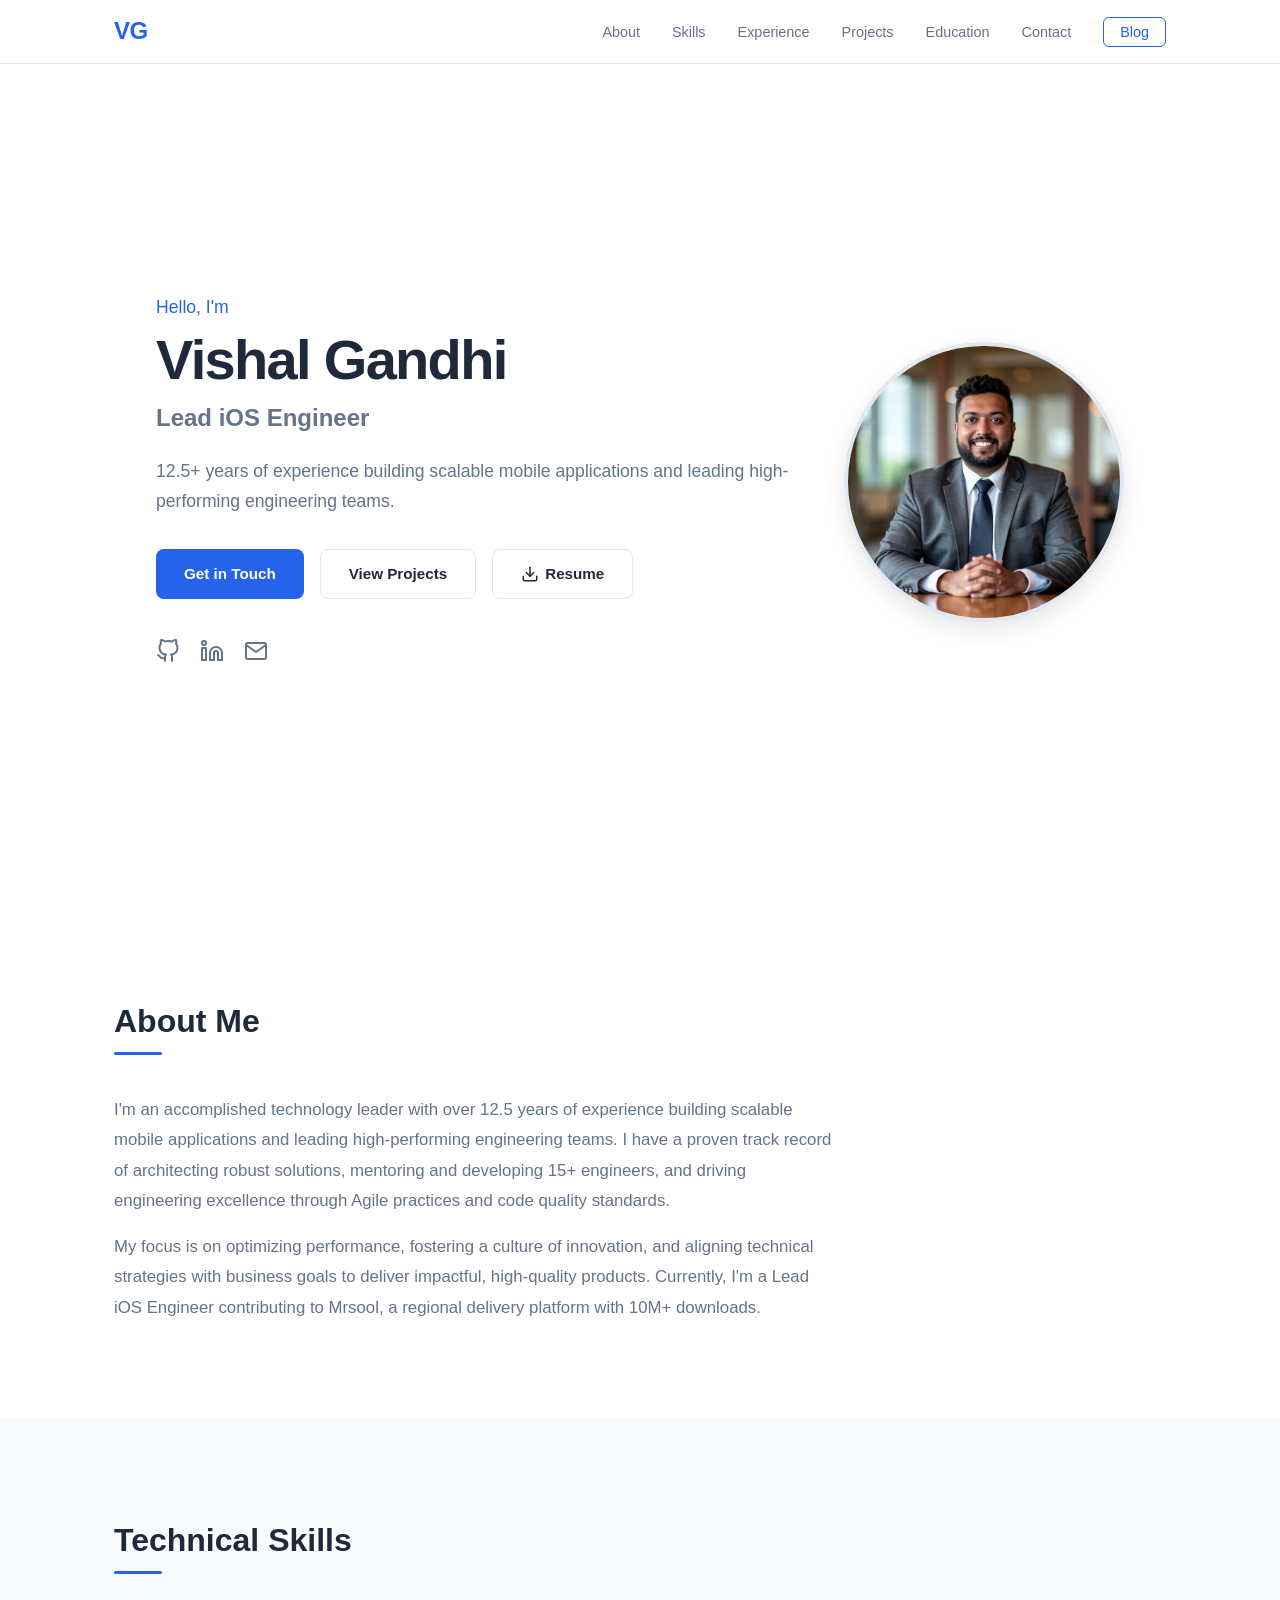
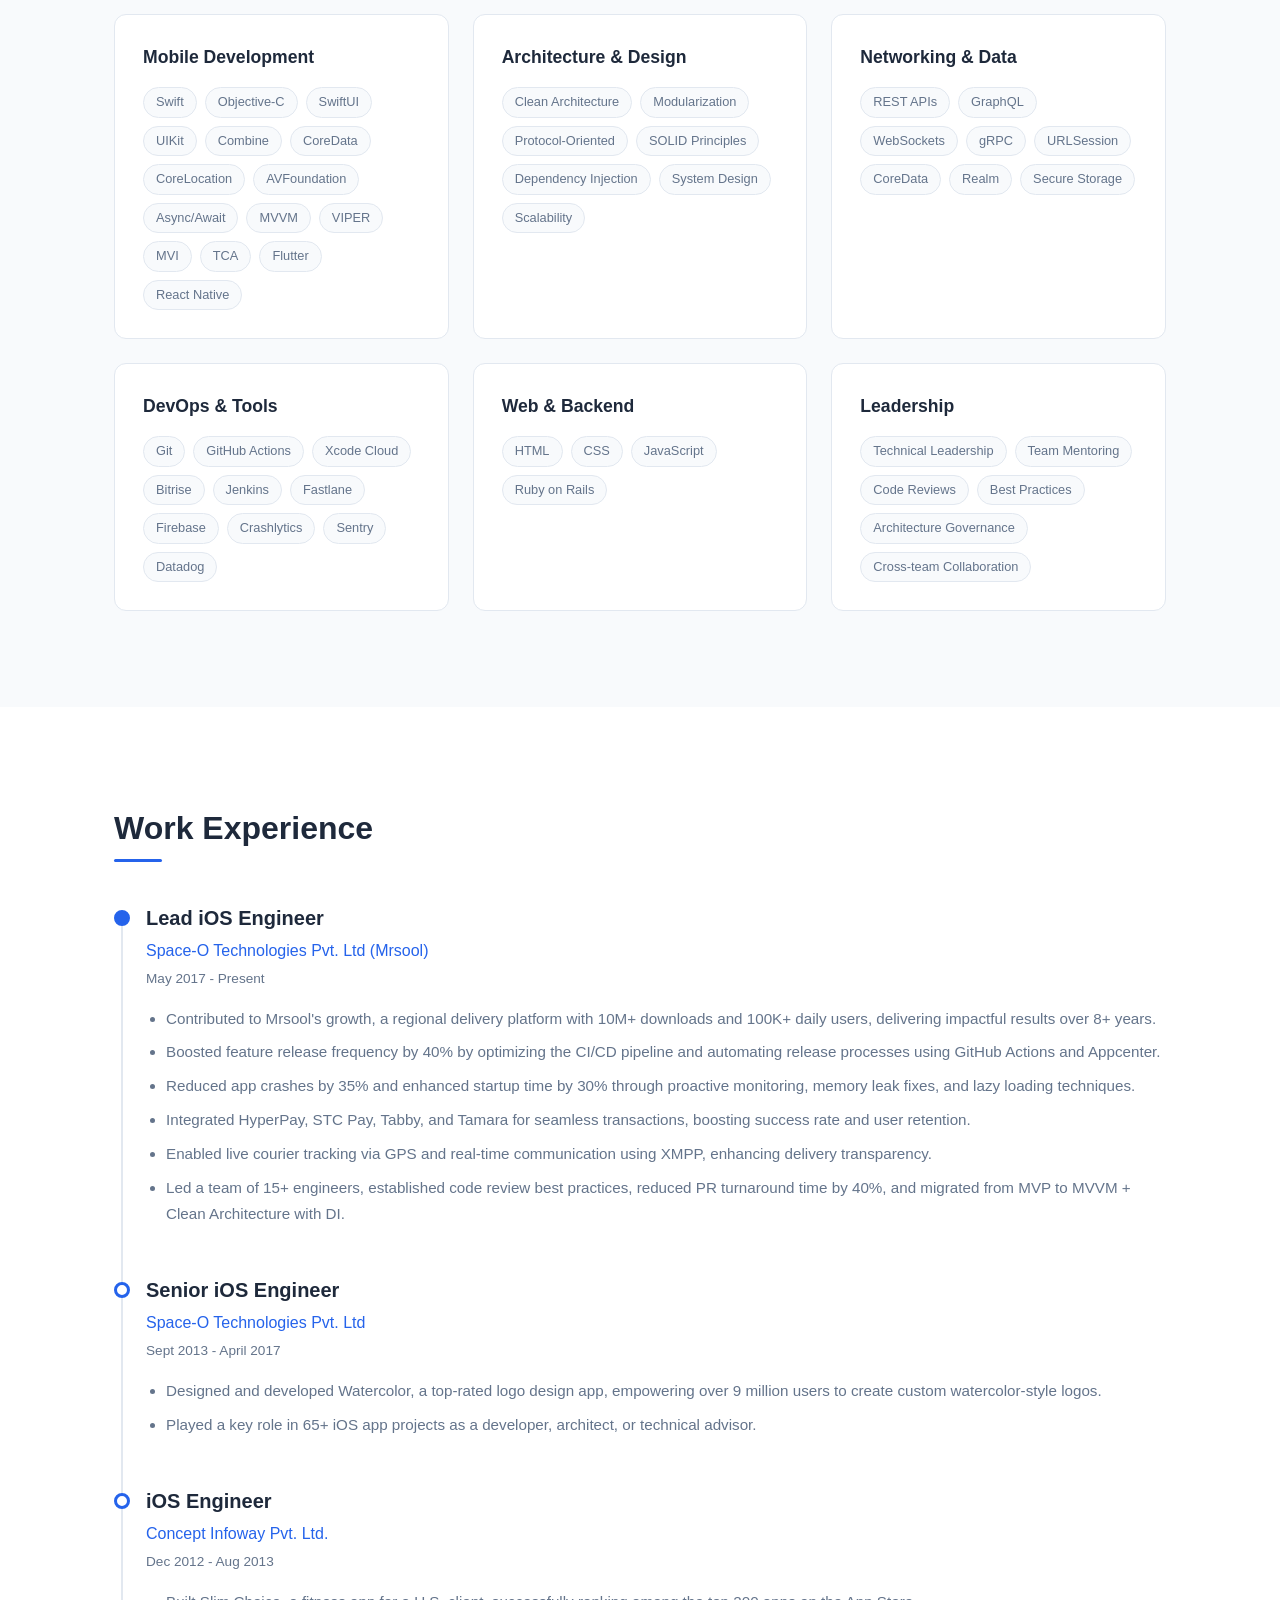
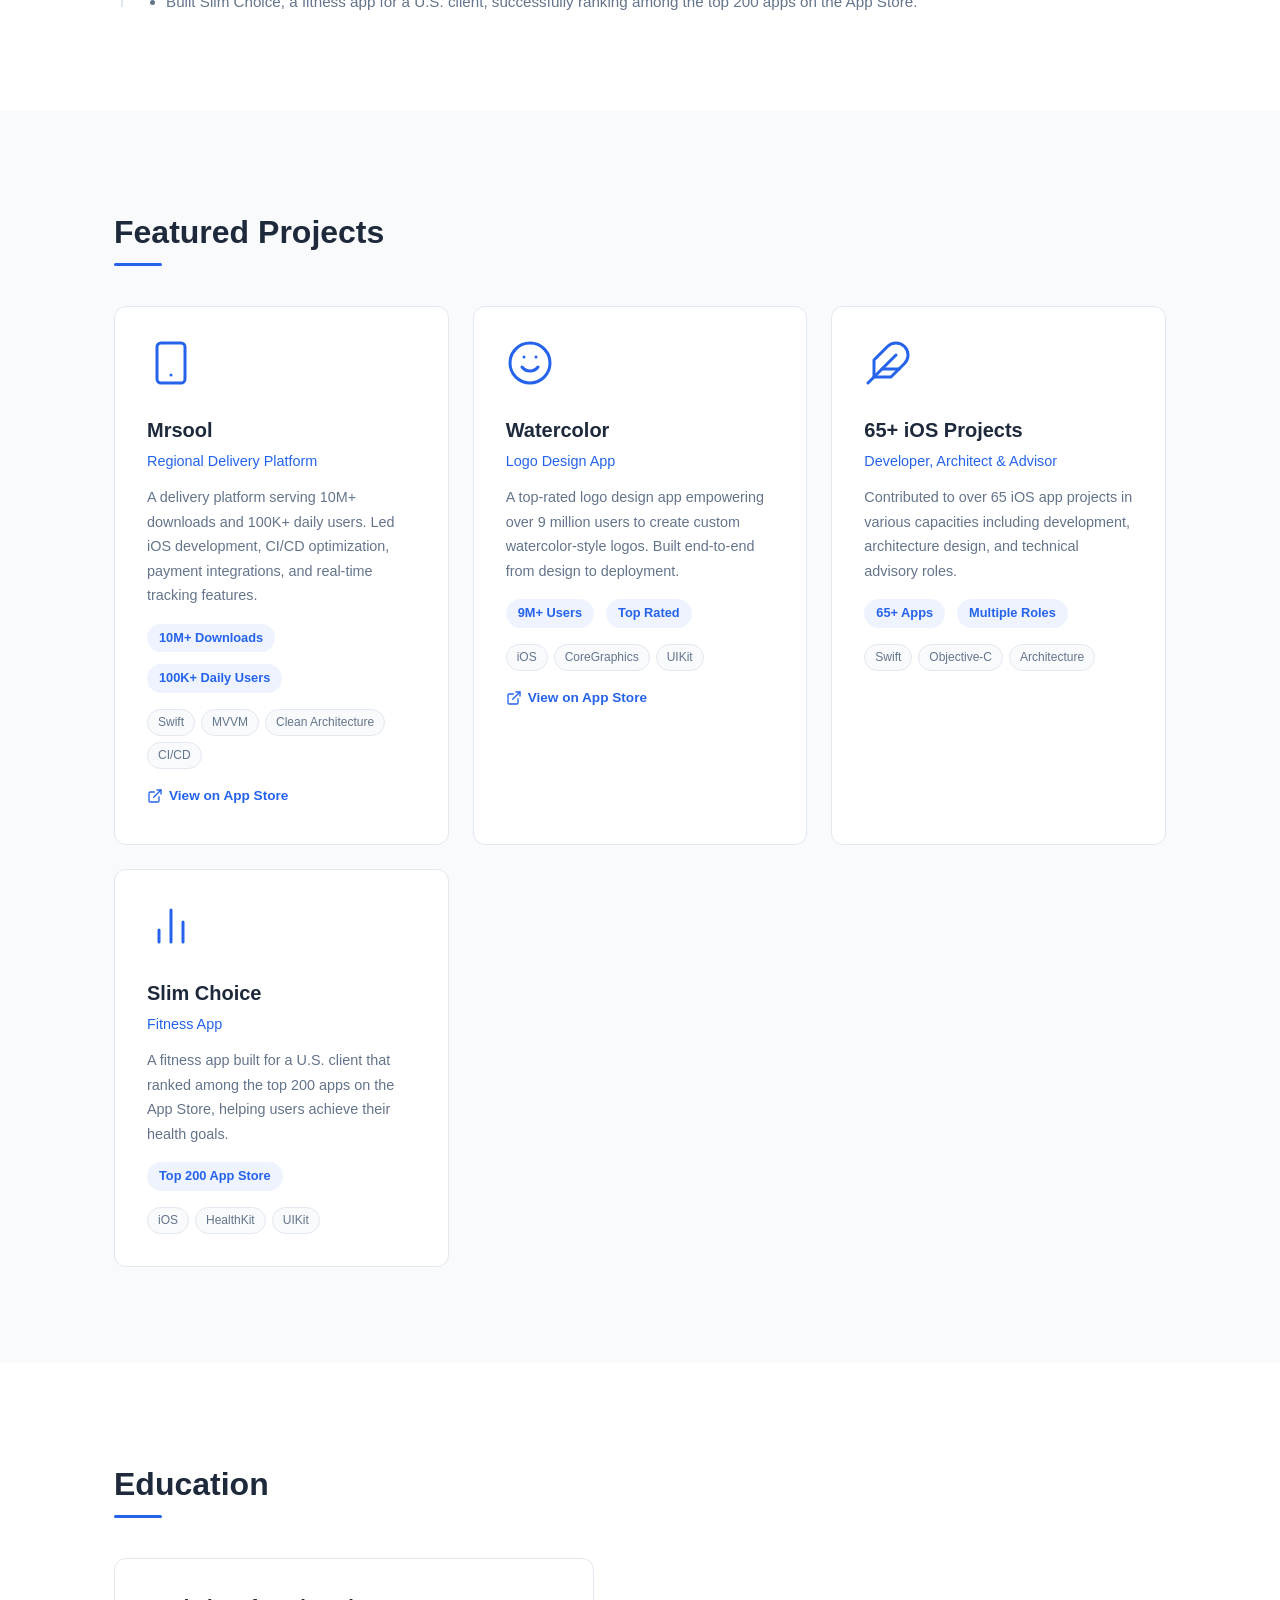
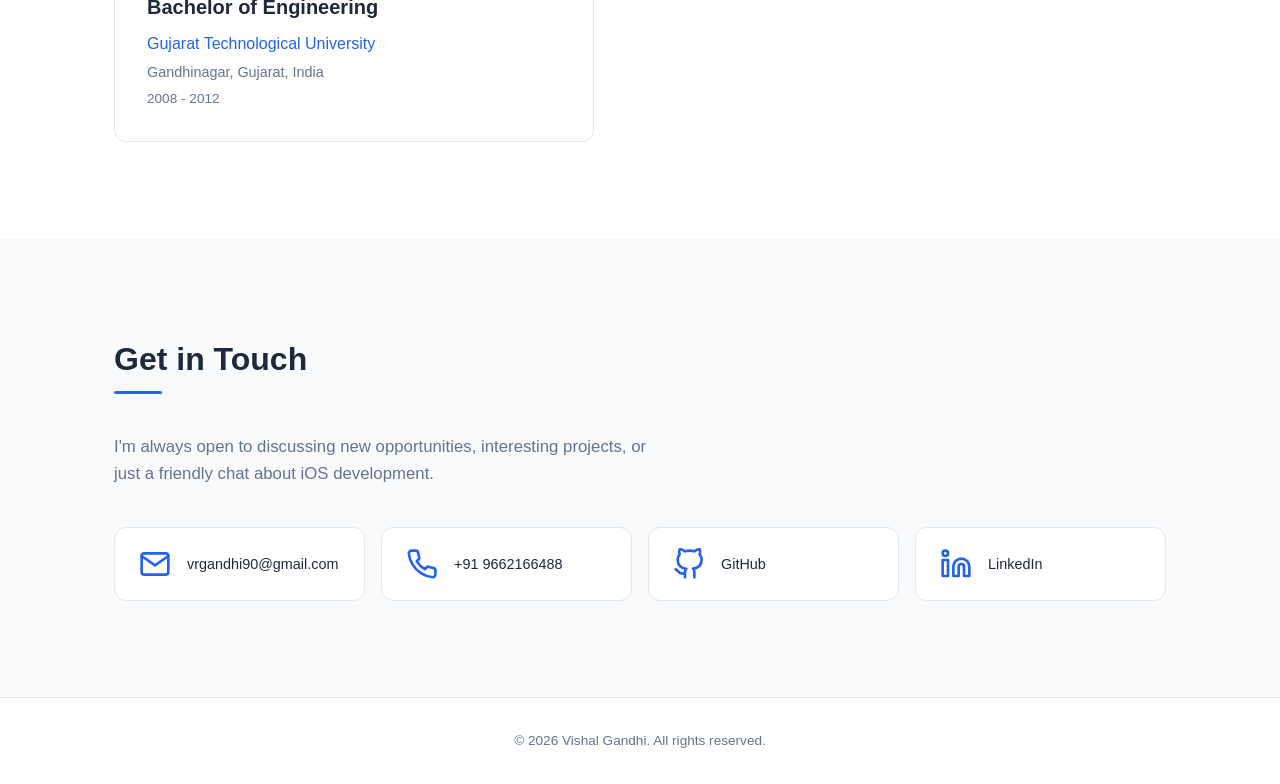
==== index.html @ e0c9e322 "Initial commit: personal developer portfolio website" ====
<!DOCTYPE html>
<html lang="en">
<head>
  <meta charset="UTF-8">
  <meta name="viewport" content="width=device-width, initial-scale=1.0">
  <title>Vishal Gandhi - Lead iOS Engineer</title>
  <meta name="description" content="Portfolio of Vishal Gandhi - Lead iOS Engineer with 12.5+ years of experience building scalable mobile applications.">
  <link rel="stylesheet" href="css/style.css">
</head>
<body>

  <!-- Navigation -->
  <nav class="nav" id="nav">
    <div class="nav-container">
      <a href="#" class="nav-logo">VG</a>
      <button class="nav-toggle" id="nav-toggle" aria-label="Toggle navigation">
        <span></span>
        <span></span>
        <span></span>
      </button>
      <ul class="nav-links" id="nav-links">
        <li><a href="#about">About</a></li>
        <li><a href="#skills">Skills</a></li>
        <li><a href="#experience">Experience</a></li>
        <li><a href="#projects">Projects</a></li>
        <li><a href="#education">Education</a></li>
        <li><a href="#contact">Contact</a></li>
        <li><a href="blog.html" class="nav-blog-link">Blog</a></li>
      </ul>
    </div>
  </nav>

  <!-- Hero -->
  <section class="hero" id="hero">
    <div class="container">
      <div class="hero-inner">
        <div class="hero-content">
          <p class="hero-greeting">Hello, I'm</p>
          <h1 class="hero-name">Vishal Gandhi</h1>
          <h2 class="hero-title">Lead iOS Engineer</h2>
          <p class="hero-tagline">12.5+ years of experience building scalable mobile applications and leading high-performing engineering teams.</p>
          <div class="hero-links">
            <a href="mailto:vrgandhi90@gmail.com" class="btn btn-primary">Get in Touch</a>
            <a href="#projects" class="btn btn-outline">View Projects</a>
            <a href="assets/Vishal_Gandhi_Resume.pdf" download class="btn btn-outline">
              <svg width="18" height="18" viewBox="0 0 24 24" fill="none" stroke="currentColor" stroke-width="2" stroke-linecap="round" stroke-linejoin="round" style="margin-right:6px"><path d="M21 15v4a2 2 0 0 1-2 2H5a2 2 0 0 1-2-2v-4"></path><polyline points="7 10 12 15 17 10"></polyline><line x1="12" y1="15" x2="12" y2="3"></line></svg>
              Resume
            </a>
          </div>
          <div class="hero-social">
            <a href="https://github.com/vishalgspaceo" target="_blank" rel="noopener" aria-label="GitHub">
              <svg width="24" height="24" viewBox="0 0 24 24" fill="none" stroke="currentColor" stroke-width="2" stroke-linecap="round" stroke-linejoin="round"><path d="M9 19c-5 1.5-5-2.5-7-3m14 6v-3.87a3.37 3.37 0 0 0-.94-2.61c3.14-.35 6.44-1.54 6.44-7A5.44 5.44 0 0 0 20 4.77 5.07 5.07 0 0 0 19.91 1S18.73.65 16 2.48a13.38 13.38 0 0 0-7 0C6.27.65 5.09 1 5.09 1A5.07 5.07 0 0 0 5 4.77a5.44 5.44 0 0 0-1.5 3.78c0 5.42 3.3 6.61 6.44 7A3.37 3.37 0 0 0 9 18.13V22"></path></svg>
            </a>
            <a href="https://www.linkedin.com/in/vishal-gandhi-ios/" target="_blank" rel="noopener" aria-label="LinkedIn">
              <svg width="24" height="24" viewBox="0 0 24 24" fill="none" stroke="currentColor" stroke-width="2" stroke-linecap="round" stroke-linejoin="round"><path d="M16 8a6 6 0 0 1 6 6v7h-4v-7a2 2 0 0 0-2-2 2 2 0 0 0-2 2v7h-4v-7a6 6 0 0 1 6-6z"></path><rect x="2" y="9" width="4" height="12"></rect><circle cx="4" cy="4" r="2"></circle></svg>
            </a>
            <a href="mailto:vrgandhi90@gmail.com" aria-label="Email">
              <svg width="24" height="24" viewBox="0 0 24 24" fill="none" stroke="currentColor" stroke-width="2" stroke-linecap="round" stroke-linejoin="round"><path d="M4 4h16c1.1 0 2 .9 2 2v12c0 1.1-.9 2-2 2H4c-1.1 0-2-.9-2-2V6c0-1.1.9-2 2-2z"></path><polyline points="22,6 12,13 2,6"></polyline></svg>
            </a>
          </div>
        </div>
        <div class="hero-image">
          <img src="assets/images/professional-pic.jpg" alt="Vishal Gandhi" />
        </div>
      </div>
    </div>
  </section>

  <!-- About -->
  <section class="section" id="about">
    <div class="container">
      <h2 class="section-title">About Me</h2>
      <div class="about-content">
        <p>I'm an accomplished technology leader with over 12.5 years of experience building scalable mobile applications and leading high-performing engineering teams. I have a proven track record of architecting robust solutions, mentoring and developing 15+ engineers, and driving engineering excellence through Agile practices and code quality standards.</p>
        <p>My focus is on optimizing performance, fostering a culture of innovation, and aligning technical strategies with business goals to deliver impactful, high-quality products. Currently, I'm a Lead iOS Engineer contributing to Mrsool, a regional delivery platform with 10M+ downloads.</p>
      </div>
    </div>
  </section>

  <!-- Skills -->
  <section class="section section-alt" id="skills">
    <div class="container">
      <h2 class="section-title">Technical Skills</h2>
      <div class="skills-grid">

        <div class="skill-card">
          <h3>Mobile Development</h3>
          <div class="skill-tags">
            <span class="tag">Swift</span>
            <span class="tag">Objective-C</span>
            <span class="tag">SwiftUI</span>
            <span class="tag">UIKit</span>
            <span class="tag">Combine</span>
            <span class="tag">CoreData</span>
            <span class="tag">CoreLocation</span>
            <span class="tag">AVFoundation</span>
            <span class="tag">Async/Await</span>
            <span class="tag">MVVM</span>
            <span class="tag">VIPER</span>
            <span class="tag">MVI</span>
            <span class="tag">TCA</span>
            <span class="tag">Flutter</span>
            <span class="tag">React Native</span>
          </div>
        </div>

        <div class="skill-card">
          <h3>Architecture & Design</h3>
          <div class="skill-tags">
            <span class="tag">Clean Architecture</span>
            <span class="tag">Modularization</span>
            <span class="tag">Protocol-Oriented</span>
            <span class="tag">SOLID Principles</span>
            <span class="tag">Dependency Injection</span>
            <span class="tag">System Design</span>
            <span class="tag">Scalability</span>
          </div>
        </div>

        <div class="skill-card">
          <h3>Networking & Data</h3>
          <div class="skill-tags">
            <span class="tag">REST APIs</span>
            <span class="tag">GraphQL</span>
            <span class="tag">WebSockets</span>
            <span class="tag">gRPC</span>
            <span class="tag">URLSession</span>
            <span class="tag">CoreData</span>
            <span class="tag">Realm</span>
            <span class="tag">Secure Storage</span>
          </div>
        </div>

        <div class="skill-card">
          <h3>DevOps & Tools</h3>
          <div class="skill-tags">
            <span class="tag">Git</span>
            <span class="tag">GitHub Actions</span>
            <span class="tag">Xcode Cloud</span>
            <span class="tag">Bitrise</span>
            <span class="tag">Jenkins</span>
            <span class="tag">Fastlane</span>
            <span class="tag">Firebase</span>
            <span class="tag">Crashlytics</span>
            <span class="tag">Sentry</span>
            <span class="tag">Datadog</span>
          </div>
        </div>

        <div class="skill-card">
          <h3>Web & Backend</h3>
          <div class="skill-tags">
            <span class="tag">HTML</span>
            <span class="tag">CSS</span>
            <span class="tag">JavaScript</span>
            <span class="tag">Ruby on Rails</span>
          </div>
        </div>

        <div class="skill-card">
          <h3>Leadership</h3>
          <div class="skill-tags">
            <span class="tag">Technical Leadership</span>
            <span class="tag">Team Mentoring</span>
            <span class="tag">Code Reviews</span>
            <span class="tag">Best Practices</span>
            <span class="tag">Architecture Governance</span>
            <span class="tag">Cross-team Collaboration</span>
          </div>
        </div>

      </div>
    </div>
  </section>

  <!-- Experience -->
  <section class="section" id="experience">
    <div class="container">
      <h2 class="section-title">Work Experience</h2>
      <div class="timeline">

        <div class="timeline-item">
          <div class="timeline-marker"></div>
          <div class="timeline-content">
            <div class="timeline-header">
              <h3>Lead iOS Engineer</h3>
              <span class="timeline-company">Space-O Technologies Pvt. Ltd (Mrsool)</span>
              <span class="timeline-date">May 2017 - Present</span>
            </div>
            <ul class="timeline-details">
              <li>Contributed to Mrsool's growth, a regional delivery platform with 10M+ downloads and 100K+ daily users, delivering impactful results over 8+ years.</li>
              <li>Boosted feature release frequency by 40% by optimizing the CI/CD pipeline and automating release processes using GitHub Actions and Appcenter.</li>
              <li>Reduced app crashes by 35% and enhanced startup time by 30% through proactive monitoring, memory leak fixes, and lazy loading techniques.</li>
              <li>Integrated HyperPay, STC Pay, Tabby, and Tamara for seamless transactions, boosting success rate and user retention.</li>
              <li>Enabled live courier tracking via GPS and real-time communication using XMPP, enhancing delivery transparency.</li>
              <li>Led a team of 15+ engineers, established code review best practices, reduced PR turnaround time by 40%, and migrated from MVP to MVVM + Clean Architecture with DI.</li>
            </ul>
          </div>
        </div>

        <div class="timeline-item">
          <div class="timeline-marker"></div>
          <div class="timeline-content">
            <div class="timeline-header">
              <h3>Senior iOS Engineer</h3>
              <span class="timeline-company">Space-O Technologies Pvt. Ltd</span>
              <span class="timeline-date">Sept 2013 - April 2017</span>
            </div>
            <ul class="timeline-details">
              <li>Designed and developed Watercolor, a top-rated logo design app, empowering over 9 million users to create custom watercolor-style logos.</li>
              <li>Played a key role in 65+ iOS app projects as a developer, architect, or technical advisor.</li>
            </ul>
          </div>
        </div>

        <div class="timeline-item">
          <div class="timeline-marker"></div>
          <div class="timeline-content">
            <div class="timeline-header">
              <h3>iOS Engineer</h3>
              <span class="timeline-company">Concept Infoway Pvt. Ltd.</span>
              <span class="timeline-date">Dec 2012 - Aug 2013</span>
            </div>
            <ul class="timeline-details">
              <li>Built Slim Choice, a fitness app for a U.S. client, successfully ranking among the top 200 apps on the App Store.</li>
            </ul>
          </div>
        </div>

      </div>
    </div>
  </section>

  <!-- Projects -->
  <section class="section section-alt" id="projects">
    <div class="container">
      <h2 class="section-title">Featured Projects</h2>
      <div class="projects-grid">

        <div class="project-card">
          <div class="project-icon">
            <svg width="48" height="48" viewBox="0 0 24 24" fill="none" stroke="currentColor" stroke-width="1.5" stroke-linecap="round" stroke-linejoin="round"><rect x="5" y="2" width="14" height="20" rx="2" ry="2"></rect><line x1="12" y1="18" x2="12.01" y2="18"></line></svg>
          </div>
          <h3>Mrsool</h3>
          <p class="project-subtitle">Regional Delivery Platform</p>
          <p class="project-description">A delivery platform serving 10M+ downloads and 100K+ daily users. Led iOS development, CI/CD optimization, payment integrations, and real-time tracking features.</p>
          <div class="project-stats">
            <span>10M+ Downloads</span>
            <span>100K+ Daily Users</span>
          </div>
          <div class="project-tags">
            <span class="tag">Swift</span>
            <span class="tag">MVVM</span>
            <span class="tag">Clean Architecture</span>
            <span class="tag">CI/CD</span>
          </div>
          <a href="https://apps.apple.com/us/app/id1040038773" target="_blank" rel="noopener" class="project-link">
            <svg width="16" height="16" viewBox="0 0 24 24" fill="none" stroke="currentColor" stroke-width="2" stroke-linecap="round" stroke-linejoin="round"><path d="M18 13v6a2 2 0 0 1-2 2H5a2 2 0 0 1-2-2V8a2 2 0 0 1 2-2h6"></path><polyline points="15 3 21 3 21 9"></polyline><line x1="10" y1="14" x2="21" y2="3"></line></svg>
            View on App Store
          </a>
        </div>

        <div class="project-card">
          <div class="project-icon">
            <svg width="48" height="48" viewBox="0 0 24 24" fill="none" stroke="currentColor" stroke-width="1.5" stroke-linecap="round" stroke-linejoin="round"><circle cx="12" cy="12" r="10"></circle><path d="M8 14s1.5 2 4 2 4-2 4-2"></path><line x1="9" y1="9" x2="9.01" y2="9"></line><line x1="15" y1="9" x2="15.01" y2="9"></line></svg>
          </div>
          <h3>Watercolor</h3>
          <p class="project-subtitle">Logo Design App</p>
          <p class="project-description">A top-rated logo design app empowering over 9 million users to create custom watercolor-style logos. Built end-to-end from design to deployment.</p>
          <div class="project-stats">
            <span>9M+ Users</span>
            <span>Top Rated</span>
          </div>
          <div class="project-tags">
            <span class="tag">iOS</span>
            <span class="tag">CoreGraphics</span>
            <span class="tag">UIKit</span>
          </div>
          <a href="https://apps.apple.com/us/app/logo-maker-watercolor-logo/id1198164893" target="_blank" rel="noopener" class="project-link">
            <svg width="16" height="16" viewBox="0 0 24 24" fill="none" stroke="currentColor" stroke-width="2" stroke-linecap="round" stroke-linejoin="round"><path d="M18 13v6a2 2 0 0 1-2 2H5a2 2 0 0 1-2-2V8a2 2 0 0 1 2-2h6"></path><polyline points="15 3 21 3 21 9"></polyline><line x1="10" y1="14" x2="21" y2="3"></line></svg>
            View on App Store
          </a>
        </div>

        <div class="project-card">
          <div class="project-icon">
            <svg width="48" height="48" viewBox="0 0 24 24" fill="none" stroke="currentColor" stroke-width="1.5" stroke-linecap="round" stroke-linejoin="round"><path d="M20.24 12.24a6 6 0 0 0-8.49-8.49L5 10.5V19h8.5z"></path><line x1="16" y1="8" x2="2" y2="22"></line><line x1="17.5" y1="15" x2="9" y2="15"></line></svg>
          </div>
          <h3>65+ iOS Projects</h3>
          <p class="project-subtitle">Developer, Architect & Advisor</p>
          <p class="project-description">Contributed to over 65 iOS app projects in various capacities including development, architecture design, and technical advisory roles.</p>
          <div class="project-stats">
            <span>65+ Apps</span>
            <span>Multiple Roles</span>
          </div>
          <div class="project-tags">
            <span class="tag">Swift</span>
            <span class="tag">Objective-C</span>
            <span class="tag">Architecture</span>
          </div>
        </div>

        <div class="project-card">
          <div class="project-icon">
            <svg width="48" height="48" viewBox="0 0 24 24" fill="none" stroke="currentColor" stroke-width="1.5" stroke-linecap="round" stroke-linejoin="round"><path d="M18 20V10"></path><path d="M12 20V4"></path><path d="M6 20v-6"></path></svg>
          </div>
          <h3>Slim Choice</h3>
          <p class="project-subtitle">Fitness App</p>
          <p class="project-description">A fitness app built for a U.S. client that ranked among the top 200 apps on the App Store, helping users achieve their health goals.</p>
          <div class="project-stats">
            <span>Top 200 App Store</span>
          </div>
          <div class="project-tags">
            <span class="tag">iOS</span>
            <span class="tag">HealthKit</span>
            <span class="tag">UIKit</span>
          </div>
        </div>

      </div>
    </div>
  </section>

  <!-- Education -->
  <section class="section" id="education">
    <div class="container">
      <h2 class="section-title">Education</h2>
      <div class="education-card">
        <h3>Bachelor of Engineering</h3>
        <p class="education-school">Gujarat Technological University</p>
        <p class="education-location">Gandhinagar, Gujarat, India</p>
        <p class="education-date">2008 - 2012</p>
      </div>
    </div>
  </section>

  <!-- Contact -->
  <section class="section section-alt" id="contact">
    <div class="container">
      <h2 class="section-title">Get in Touch</h2>
      <p class="contact-intro">I'm always open to discussing new opportunities, interesting projects, or just a friendly chat about iOS development.</p>
      <div class="contact-grid">
        <a href="mailto:vrgandhi90@gmail.com" class="contact-card">
          <svg width="32" height="32" viewBox="0 0 24 24" fill="none" stroke="currentColor" stroke-width="2" stroke-linecap="round" stroke-linejoin="round"><path d="M4 4h16c1.1 0 2 .9 2 2v12c0 1.1-.9 2-2 2H4c-1.1 0-2-.9-2-2V6c0-1.1.9-2 2-2z"></path><polyline points="22,6 12,13 2,6"></polyline></svg>
          <span>vrgandhi90@gmail.com</span>
        </a>
        <a href="tel:+919662166488" class="contact-card">
          <svg width="32" height="32" viewBox="0 0 24 24" fill="none" stroke="currentColor" stroke-width="2" stroke-linecap="round" stroke-linejoin="round"><path d="M22 16.92v3a2 2 0 0 1-2.18 2 19.79 19.79 0 0 1-8.63-3.07 19.5 19.5 0 0 1-6-6 19.79 19.79 0 0 1-3.07-8.67A2 2 0 0 1 4.11 2h3a2 2 0 0 1 2 1.72 12.84 12.84 0 0 0 .7 2.81 2 2 0 0 1-.45 2.11L8.09 9.91a16 16 0 0 0 6 6l1.27-1.27a2 2 0 0 1 2.11-.45 12.84 12.84 0 0 0 2.81.7A2 2 0 0 1 22 16.92z"></path></svg>
          <span>+91 9662166488</span>
        </a>
        <a href="https://github.com/vishalgspaceo" target="_blank" rel="noopener" class="contact-card">
          <svg width="32" height="32" viewBox="0 0 24 24" fill="none" stroke="currentColor" stroke-width="2" stroke-linecap="round" stroke-linejoin="round"><path d="M9 19c-5 1.5-5-2.5-7-3m14 6v-3.87a3.37 3.37 0 0 0-.94-2.61c3.14-.35 6.44-1.54 6.44-7A5.44 5.44 0 0 0 20 4.77 5.07 5.07 0 0 0 19.91 1S18.73.65 16 2.48a13.38 13.38 0 0 0-7 0C6.27.65 5.09 1 5.09 1A5.07 5.07 0 0 0 5 4.77a5.44 5.44 0 0 0-1.5 3.78c0 5.42 3.3 6.61 6.44 7A3.37 3.37 0 0 0 9 18.13V22"></path></svg>
          <span>GitHub</span>
        </a>
        <a href="https://www.linkedin.com/in/vishal-gandhi-ios/" target="_blank" rel="noopener" class="contact-card">
          <svg width="32" height="32" viewBox="0 0 24 24" fill="none" stroke="currentColor" stroke-width="2" stroke-linecap="round" stroke-linejoin="round"><path d="M16 8a6 6 0 0 1 6 6v7h-4v-7a2 2 0 0 0-2-2 2 2 0 0 0-2 2v7h-4v-7a6 6 0 0 1 6-6z"></path><rect x="2" y="9" width="4" height="12"></rect><circle cx="4" cy="4" r="2"></circle></svg>
          <span>LinkedIn</span>
        </a>
      </div>
    </div>
  </section>

  <!-- Footer -->
  <footer class="footer">
    <div class="container">
      <p>&copy; 2026 Vishal Gandhi. All rights reserved.</p>
    </div>
  </footer>

  <script src="js/main.js"></script>
</body>
</html>
---- css/style.css ----
/* ========================================
   Reset & Base
   ======================================== */
*,
*::before,
*::after {
  margin: 0;
  padding: 0;
  box-sizing: border-box;
}

:root {
  --color-primary: #2563eb;
  --color-primary-dark: #1d4ed8;
  --color-text: #1e293b;
  --color-text-light: #64748b;
  --color-bg: #ffffff;
  --color-bg-alt: #f8fafc;
  --color-border: #e2e8f0;
  --color-card: #ffffff;
  --font-family: -apple-system, BlinkMacSystemFont, 'Segoe UI', Roboto, 'Helvetica Neue', Arial, sans-serif;
  --max-width: 1100px;
  --nav-height: 64px;
}

html {
  scroll-behavior: smooth;
  scroll-padding-top: var(--nav-height);
}

body {
  font-family: var(--font-family);
  color: var(--color-text);
  background: var(--color-bg);
  line-height: 1.6;
  -webkit-font-smoothing: antialiased;
}

a {
  color: inherit;
  text-decoration: none;
}

ul {
  list-style: none;
}

img {
  max-width: 100%;
  display: block;
}

/* ========================================
   Layout
   ======================================== */
.container {
  max-width: var(--max-width);
  margin: 0 auto;
  padding: 0 24px;
}

.section {
  padding: 96px 0;
}

.section-alt {
  background: var(--color-bg-alt);
}

.section-title {
  font-size: 2rem;
  font-weight: 700;
  margin-bottom: 48px;
  position: relative;
  display: inline-block;
}

.section-title::after {
  content: '';
  position: absolute;
  bottom: -8px;
  left: 0;
  width: 48px;
  height: 3px;
  background: var(--color-primary);
  border-radius: 2px;
}

/* ========================================
   Navigation
   ======================================== */
.nav {
  position: fixed;
  top: 0;
  left: 0;
  right: 0;
  height: var(--nav-height);
  background: rgba(255, 255, 255, 0.95);
  backdrop-filter: blur(8px);
  border-bottom: 1px solid var(--color-border);
  z-index: 1000;
  transition: box-shadow 0.3s ease;
}

.nav.scrolled {
  box-shadow: 0 1px 8px rgba(0, 0, 0, 0.08);
}

.nav-container {
  max-width: var(--max-width);
  margin: 0 auto;
  padding: 0 24px;
  height: 100%;
  display: flex;
  align-items: center;
  justify-content: space-between;
}

.nav-logo {
  font-size: 1.5rem;
  font-weight: 800;
  color: var(--color-primary);
  letter-spacing: -0.02em;
}

.nav-links {
  display: flex;
  align-items: center;
  gap: 32px;
}

.nav-links a {
  font-size: 0.9rem;
  font-weight: 500;
  color: var(--color-text-light);
  transition: color 0.2s ease;
}

.nav-links a:hover,
.nav-links a.active {
  color: var(--color-primary);
}

.nav-blog-link {
  padding: 6px 16px;
  border: 1.5px solid var(--color-primary);
  border-radius: 6px;
  color: var(--color-primary) !important;
  transition: all 0.2s ease !important;
}

.nav-blog-link:hover {
  background: var(--color-primary);
  color: white !important;
}

.nav-toggle {
  display: none;
  flex-direction: column;
  gap: 5px;
  background: none;
  border: none;
  cursor: pointer;
  padding: 4px;
}

.nav-toggle span {
  display: block;
  width: 24px;
  height: 2px;
  background: var(--color-text);
  border-radius: 2px;
  transition: all 0.3s ease;
}

/* ========================================
   Hero
   ======================================== */
.hero {
  min-height: 100vh;
  display: flex;
  align-items: center;
  padding-top: var(--nav-height);
}

.hero-inner {
  display: flex;
  align-items: center;
  justify-content: space-between;
  gap: 48px;
}

.hero-content {
  max-width: 640px;
}

.hero-image {
  flex-shrink: 0;
}

.hero-image img {
  width: 280px;
  height: 280px;
  border-radius: 50%;
  object-fit: cover;
  object-position: center top;
  border: 4px solid var(--color-border);
  box-shadow: 0 8px 24px rgba(0, 0, 0, 0.1);
}

.hero-greeting {
  font-size: 1.1rem;
  color: var(--color-primary);
  font-weight: 500;
  margin-bottom: 8px;
}

.hero-name {
  font-size: 3.5rem;
  font-weight: 800;
  line-height: 1.1;
  letter-spacing: -0.03em;
  margin-bottom: 8px;
}

.hero-title {
  font-size: 1.5rem;
  font-weight: 600;
  color: var(--color-text-light);
  margin-bottom: 20px;
}

.hero-tagline {
  font-size: 1.1rem;
  color: var(--color-text-light);
  line-height: 1.7;
  margin-bottom: 32px;
}

.hero-links {
  display: flex;
  gap: 16px;
  margin-bottom: 40px;
}

.hero-social {
  display: flex;
  gap: 20px;
}

.hero-social a {
  color: var(--color-text-light);
  transition: color 0.2s ease, transform 0.2s ease;
}

.hero-social a:hover {
  color: var(--color-primary);
  transform: translateY(-2px);
}

/* ========================================
   Buttons
   ======================================== */
.btn {
  display: inline-flex;
  align-items: center;
  padding: 12px 28px;
  font-size: 0.95rem;
  font-weight: 600;
  border-radius: 8px;
  transition: all 0.2s ease;
  cursor: pointer;
  border: none;
}

.btn-primary {
  background: var(--color-primary);
  color: white;
}

.btn-primary:hover {
  background: var(--color-primary-dark);
  transform: translateY(-1px);
  box-shadow: 0 4px 12px rgba(37, 99, 235, 0.3);
}

.btn-outline {
  border: 1.5px solid var(--color-border);
  color: var(--color-text);
  background: transparent;
}

.btn-outline:hover {
  border-color: var(--color-primary);
  color: var(--color-primary);
}

/* ========================================
   About
   ======================================== */
.about-content {
  max-width: 720px;
}

.about-content p {
  font-size: 1.05rem;
  color: var(--color-text-light);
  line-height: 1.8;
  margin-bottom: 16px;
}

.about-content p:last-child {
  margin-bottom: 0;
}

/* ========================================
   Skills
   ======================================== */
.skills-grid {
  display: grid;
  grid-template-columns: repeat(auto-fill, minmax(320px, 1fr));
  gap: 24px;
}

.skill-card {
  background: var(--color-card);
  border: 1px solid var(--color-border);
  border-radius: 12px;
  padding: 28px;
  transition: box-shadow 0.2s ease;
}

.skill-card:hover {
  box-shadow: 0 4px 16px rgba(0, 0, 0, 0.06);
}

.skill-card h3 {
  font-size: 1.1rem;
  font-weight: 700;
  margin-bottom: 16px;
}

.skill-tags {
  display: flex;
  flex-wrap: wrap;
  gap: 8px;
}

.tag {
  display: inline-block;
  padding: 4px 12px;
  font-size: 0.8rem;
  font-weight: 500;
  background: var(--color-bg-alt);
  color: var(--color-text-light);
  border-radius: 20px;
  border: 1px solid var(--color-border);
}

/* ========================================
   Experience Timeline
   ======================================== */
.timeline {
  position: relative;
  padding-left: 32px;
}

.timeline::before {
  content: '';
  position: absolute;
  left: 7px;
  top: 8px;
  bottom: 8px;
  width: 2px;
  background: var(--color-border);
}

.timeline-item {
  position: relative;
  margin-bottom: 48px;
}

.timeline-item:last-child {
  margin-bottom: 0;
}

.timeline-marker {
  position: absolute;
  left: -32px;
  top: 8px;
  width: 16px;
  height: 16px;
  border-radius: 50%;
  background: var(--color-bg);
  border: 3px solid var(--color-primary);
  z-index: 1;
}

.timeline-item:first-child .timeline-marker {
  background: var(--color-primary);
}

.timeline-header {
  margin-bottom: 16px;
}

.timeline-header h3 {
  font-size: 1.25rem;
  font-weight: 700;
  margin-bottom: 4px;
}

.timeline-company {
  display: block;
  font-size: 1rem;
  color: var(--color-primary);
  font-weight: 500;
  margin-bottom: 4px;
}

.timeline-date {
  display: block;
  font-size: 0.85rem;
  color: var(--color-text-light);
  font-weight: 500;
}

.timeline-details {
  list-style: disc;
  padding-left: 20px;
}

.timeline-details li {
  font-size: 0.95rem;
  color: var(--color-text-light);
  line-height: 1.7;
  margin-bottom: 8px;
}

.timeline-details li:last-child {
  margin-bottom: 0;
}

/* ========================================
   Projects
   ======================================== */
.projects-grid {
  display: grid;
  grid-template-columns: repeat(auto-fill, minmax(280px, 1fr));
  gap: 24px;
}

.project-card {
  background: var(--color-card);
  border: 1px solid var(--color-border);
  border-radius: 12px;
  padding: 32px;
  transition: all 0.2s ease;
}

.project-card:hover {
  transform: translateY(-4px);
  box-shadow: 0 8px 24px rgba(0, 0, 0, 0.08);
}

.project-icon {
  color: var(--color-primary);
  margin-bottom: 20px;
}

.project-card h3 {
  font-size: 1.25rem;
  font-weight: 700;
  margin-bottom: 4px;
}

.project-subtitle {
  font-size: 0.9rem;
  color: var(--color-primary);
  font-weight: 500;
  margin-bottom: 12px;
}

.project-description {
  font-size: 0.9rem;
  color: var(--color-text-light);
  line-height: 1.7;
  margin-bottom: 16px;
}

.project-stats {
  display: flex;
  flex-wrap: wrap;
  gap: 12px;
  margin-bottom: 16px;
}

.project-stats span {
  font-size: 0.8rem;
  font-weight: 600;
  color: var(--color-primary);
  background: rgba(37, 99, 235, 0.08);
  padding: 4px 12px;
  border-radius: 20px;
}

.project-tags {
  display: flex;
  flex-wrap: wrap;
  gap: 6px;
}

.project-tags .tag {
  font-size: 0.75rem;
  padding: 3px 10px;
}

.project-link {
  display: inline-flex;
  align-items: center;
  gap: 6px;
  margin-top: 16px;
  font-size: 0.85rem;
  font-weight: 600;
  color: var(--color-primary);
  transition: gap 0.2s ease;
}

.project-link:hover {
  gap: 10px;
}

/* ========================================
   Education
   ======================================== */
.education-card {
  background: var(--color-card);
  border: 1px solid var(--color-border);
  border-radius: 12px;
  padding: 32px;
  max-width: 480px;
}

.education-card h3 {
  font-size: 1.25rem;
  font-weight: 700;
  margin-bottom: 8px;
}

.education-school {
  font-size: 1rem;
  color: var(--color-primary);
  font-weight: 500;
  margin-bottom: 4px;
}

.education-location {
  font-size: 0.9rem;
  color: var(--color-text-light);
  margin-bottom: 4px;
}

.education-date {
  font-size: 0.85rem;
  color: var(--color-text-light);
  font-weight: 500;
}

/* ========================================
   Contact
   ======================================== */
.contact-intro {
  font-size: 1.05rem;
  color: var(--color-text-light);
  max-width: 560px;
  margin-bottom: 40px;
}

.contact-grid {
  display: grid;
  grid-template-columns: repeat(auto-fill, minmax(240px, 1fr));
  gap: 16px;
}

.contact-card {
  display: flex;
  align-items: center;
  gap: 16px;
  padding: 20px 24px;
  background: var(--color-card);
  border: 1px solid var(--color-border);
  border-radius: 12px;
  color: var(--color-text);
  transition: all 0.2s ease;
}

.contact-card:hover {
  border-color: var(--color-primary);
  box-shadow: 0 4px 12px rgba(0, 0, 0, 0.06);
}

.contact-card svg {
  color: var(--color-primary);
  flex-shrink: 0;
}

.contact-card span {
  font-size: 0.9rem;
  font-weight: 500;
}

/* ========================================
   Footer
   ======================================== */
.footer {
  padding: 32px 0;
  border-top: 1px solid var(--color-border);
  text-align: center;
}

.footer p {
  font-size: 0.85rem;
  color: var(--color-text-light);
}

/* ========================================
   Responsive
   ======================================== */
@media (max-width: 768px) {
  .hero-inner {
    flex-direction: column-reverse;
    text-align: center;
    gap: 32px;
  }

  .hero-image img {
    width: 200px;
    height: 200px;
  }

  .hero-social {
    justify-content: center;
  }

  .hero-name {
    font-size: 2.5rem;
  }

  .hero-title {
    font-size: 1.25rem;
  }

  .section {
    padding: 64px 0;
  }

  .section-title {
    font-size: 1.75rem;
  }

  .nav-toggle {
    display: flex;
  }

  .nav-links {
    position: fixed;
    top: var(--nav-height);
    left: 0;
    right: 0;
    background: var(--color-bg);
    flex-direction: column;
    padding: 24px;
    gap: 20px;
    border-bottom: 1px solid var(--color-border);
    transform: translateY(-100%);
    opacity: 0;
    pointer-events: none;
    transition: all 0.3s ease;
  }

  .nav-links.open {
    transform: translateY(0);
    opacity: 1;
    pointer-events: all;
  }

  .hero-links {
    flex-direction: column;
    gap: 12px;
  }

  .btn {
    text-align: center;
    justify-content: center;
  }

  .skills-grid {
    grid-template-columns: 1fr;
  }

  .projects-grid {
    grid-template-columns: 1fr;
  }

  .contact-grid {
    grid-template-columns: 1fr;
  }
}

@media (max-width: 480px) {
  .hero-name {
    font-size: 2rem;
  }

  .container {
    padding: 0 16px;
  }
}

/* ========================================
   Animations
   ======================================== */
@media (prefers-reduced-motion: no-preference) {
  .fade-in {
    opacity: 0;
    transform: translateY(20px);
    transition: opacity 0.6s ease, transform 0.6s ease;
  }

  .fade-in.visible {
    opacity: 1;
    transform: translateY(0);
  }
}
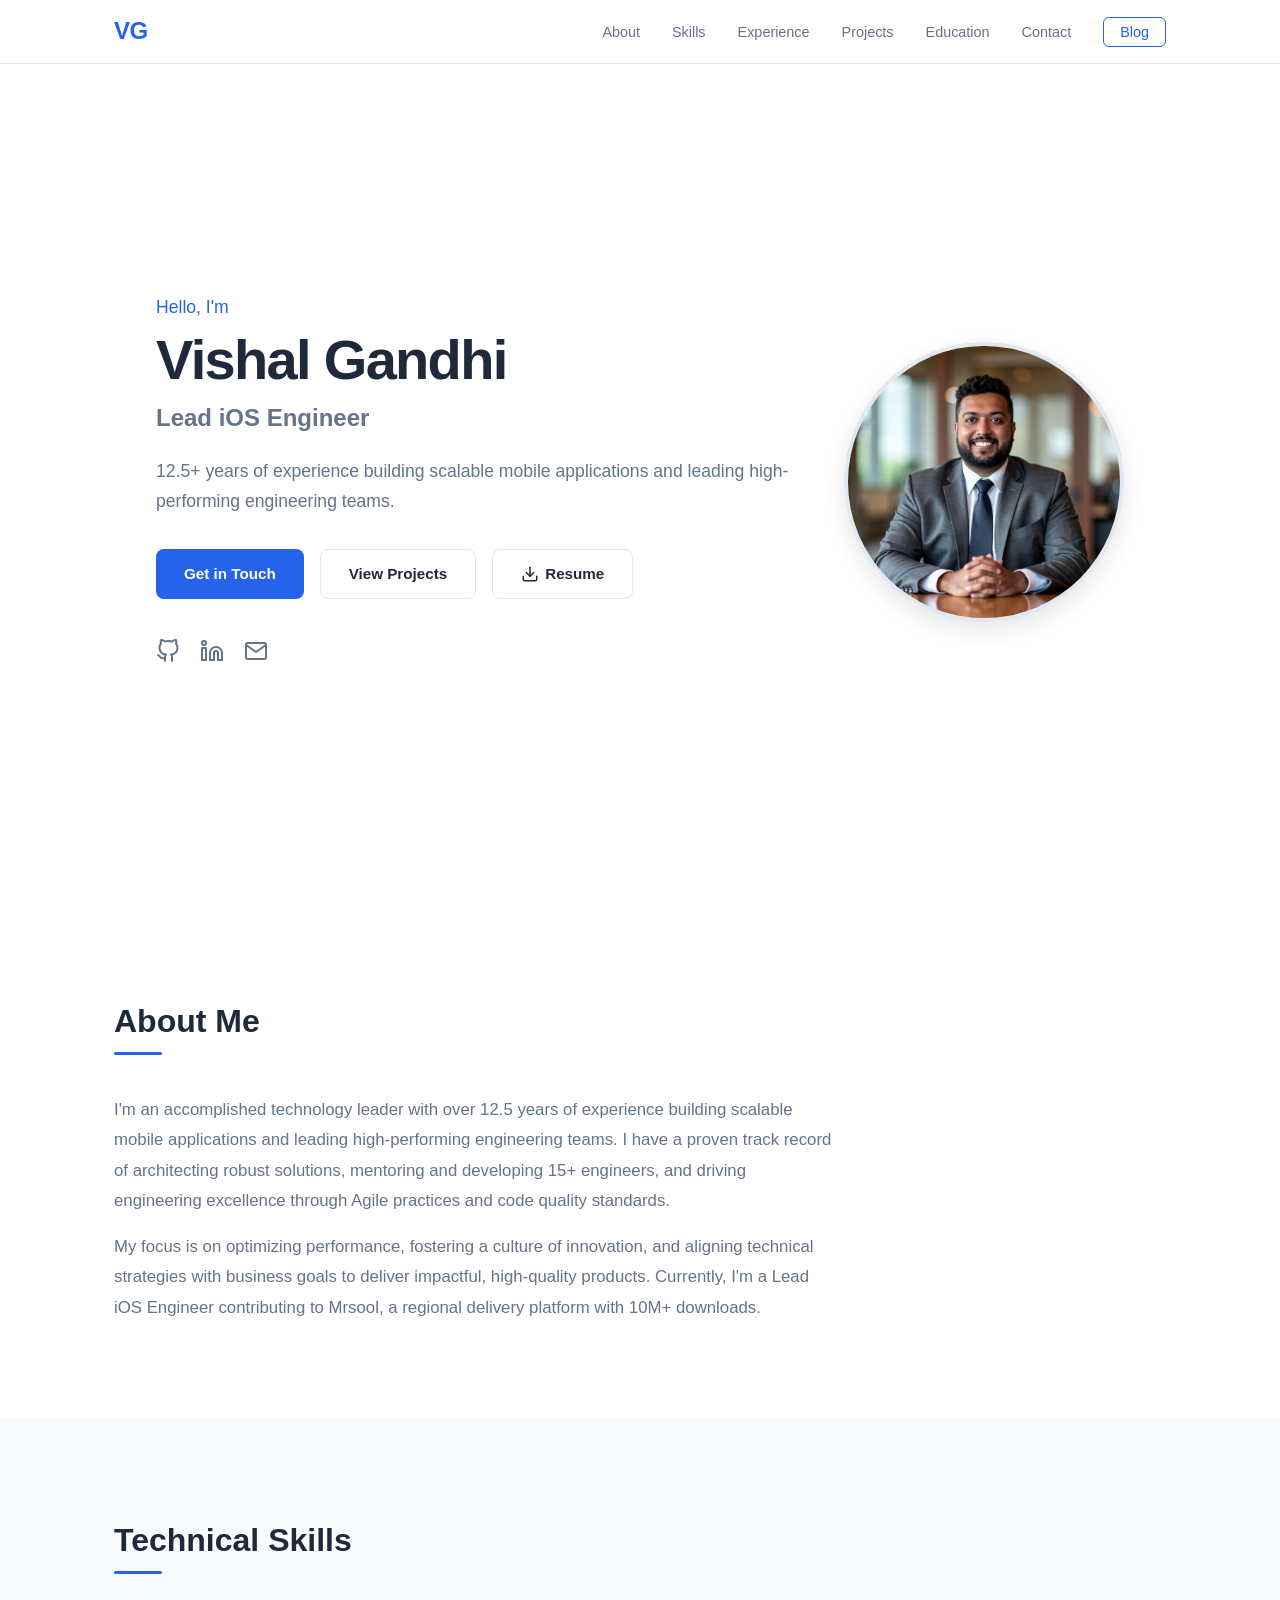
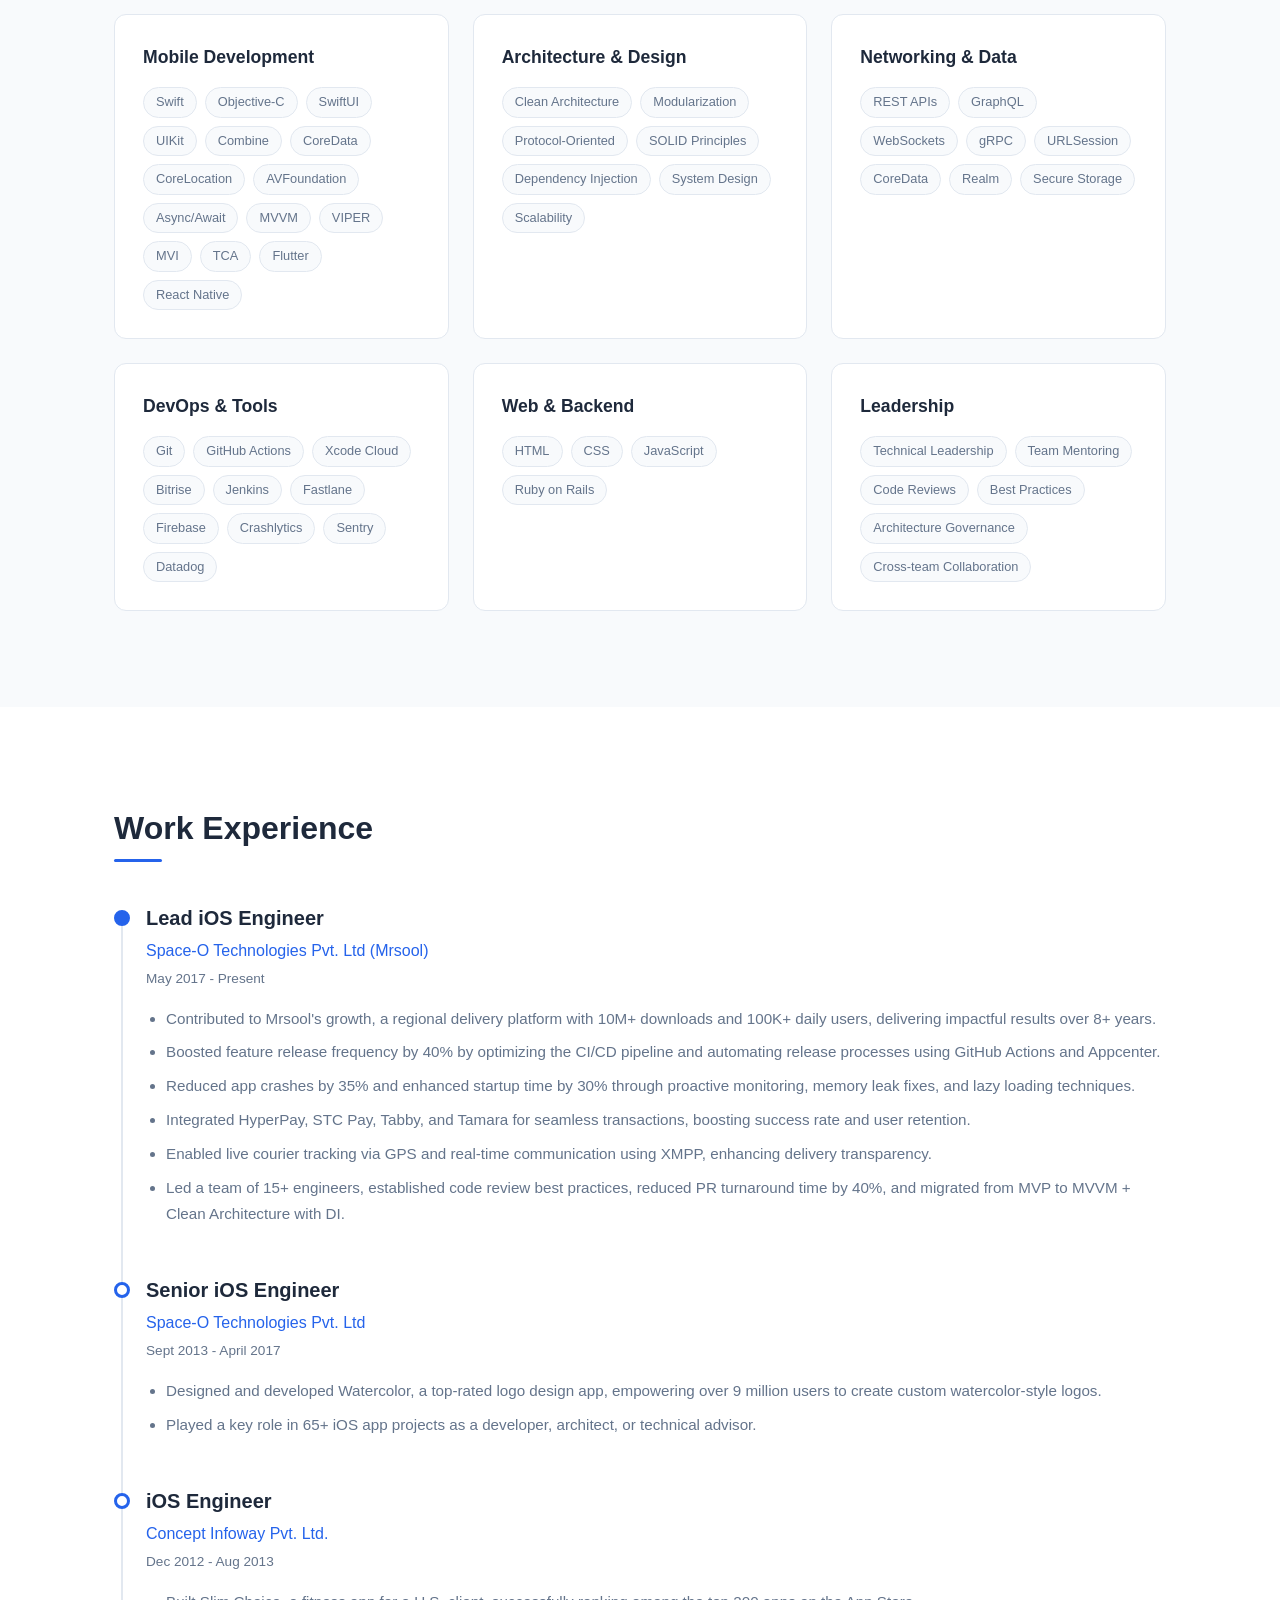
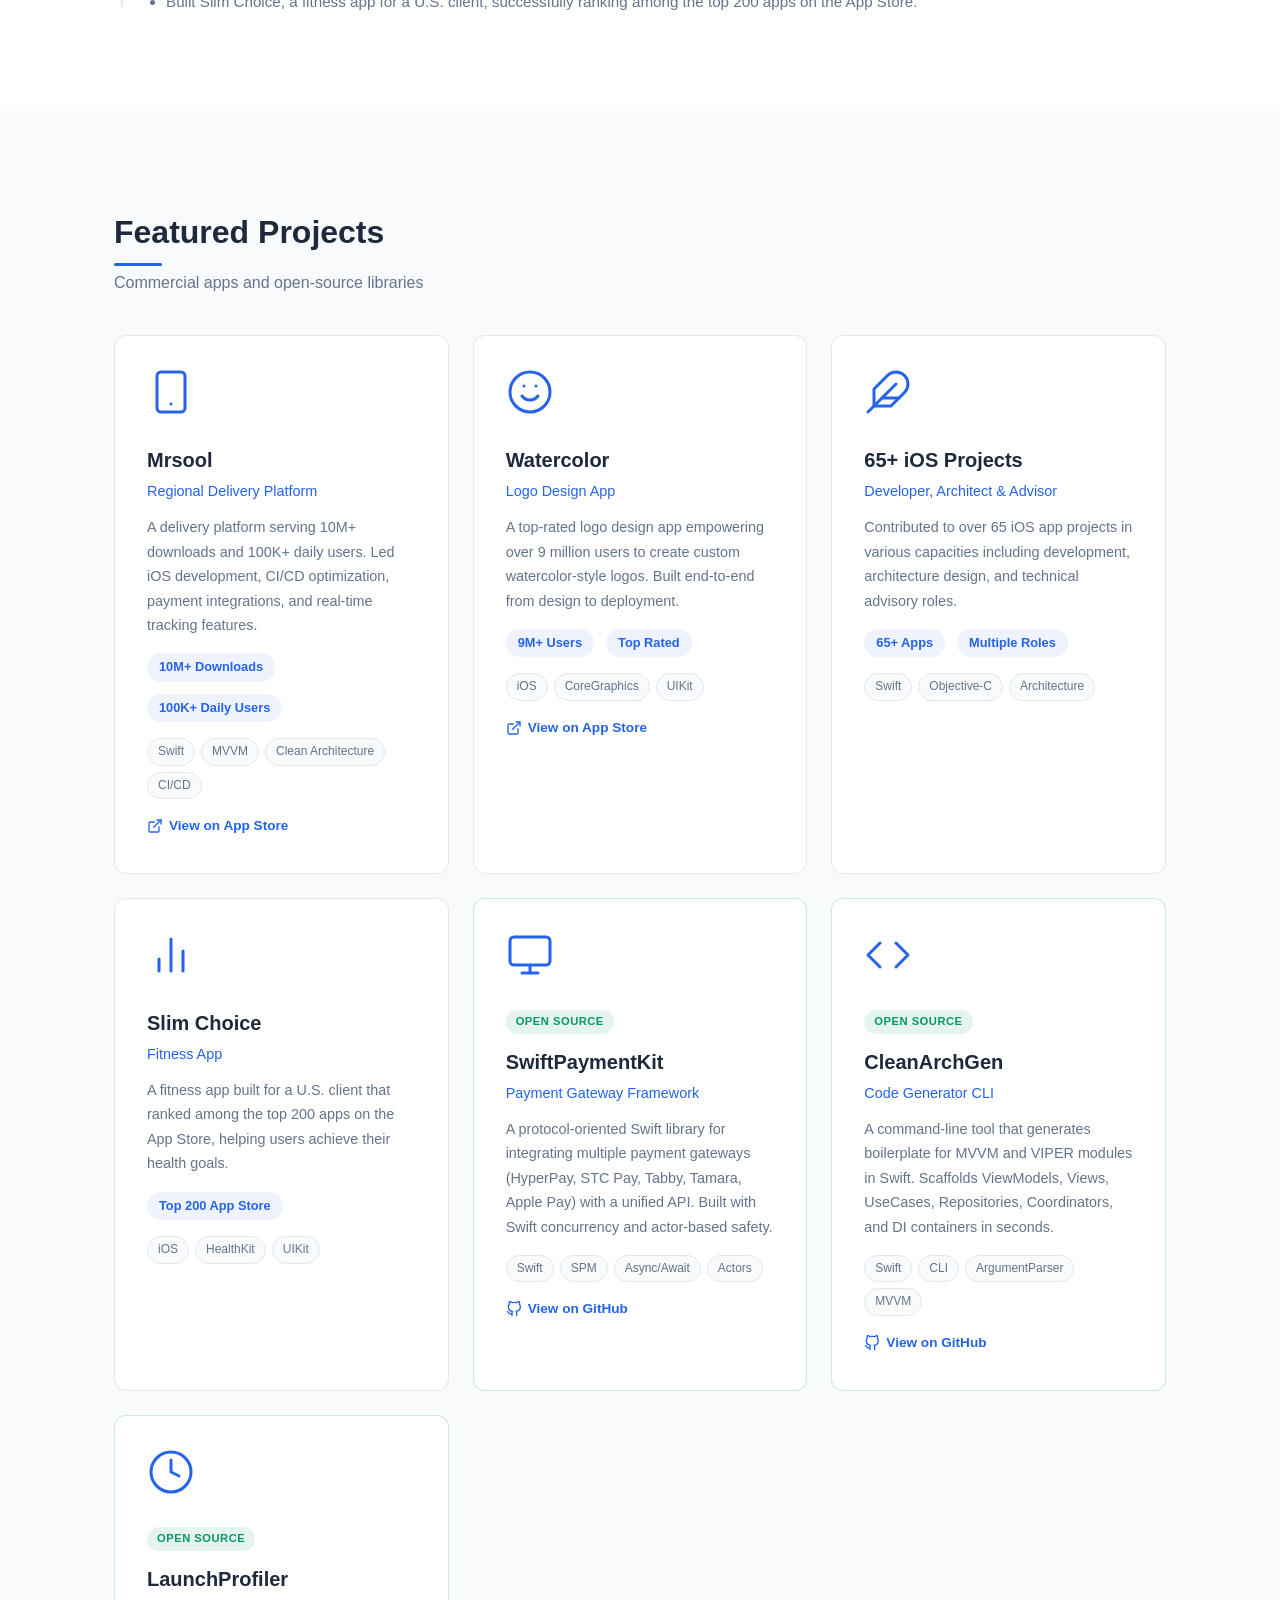
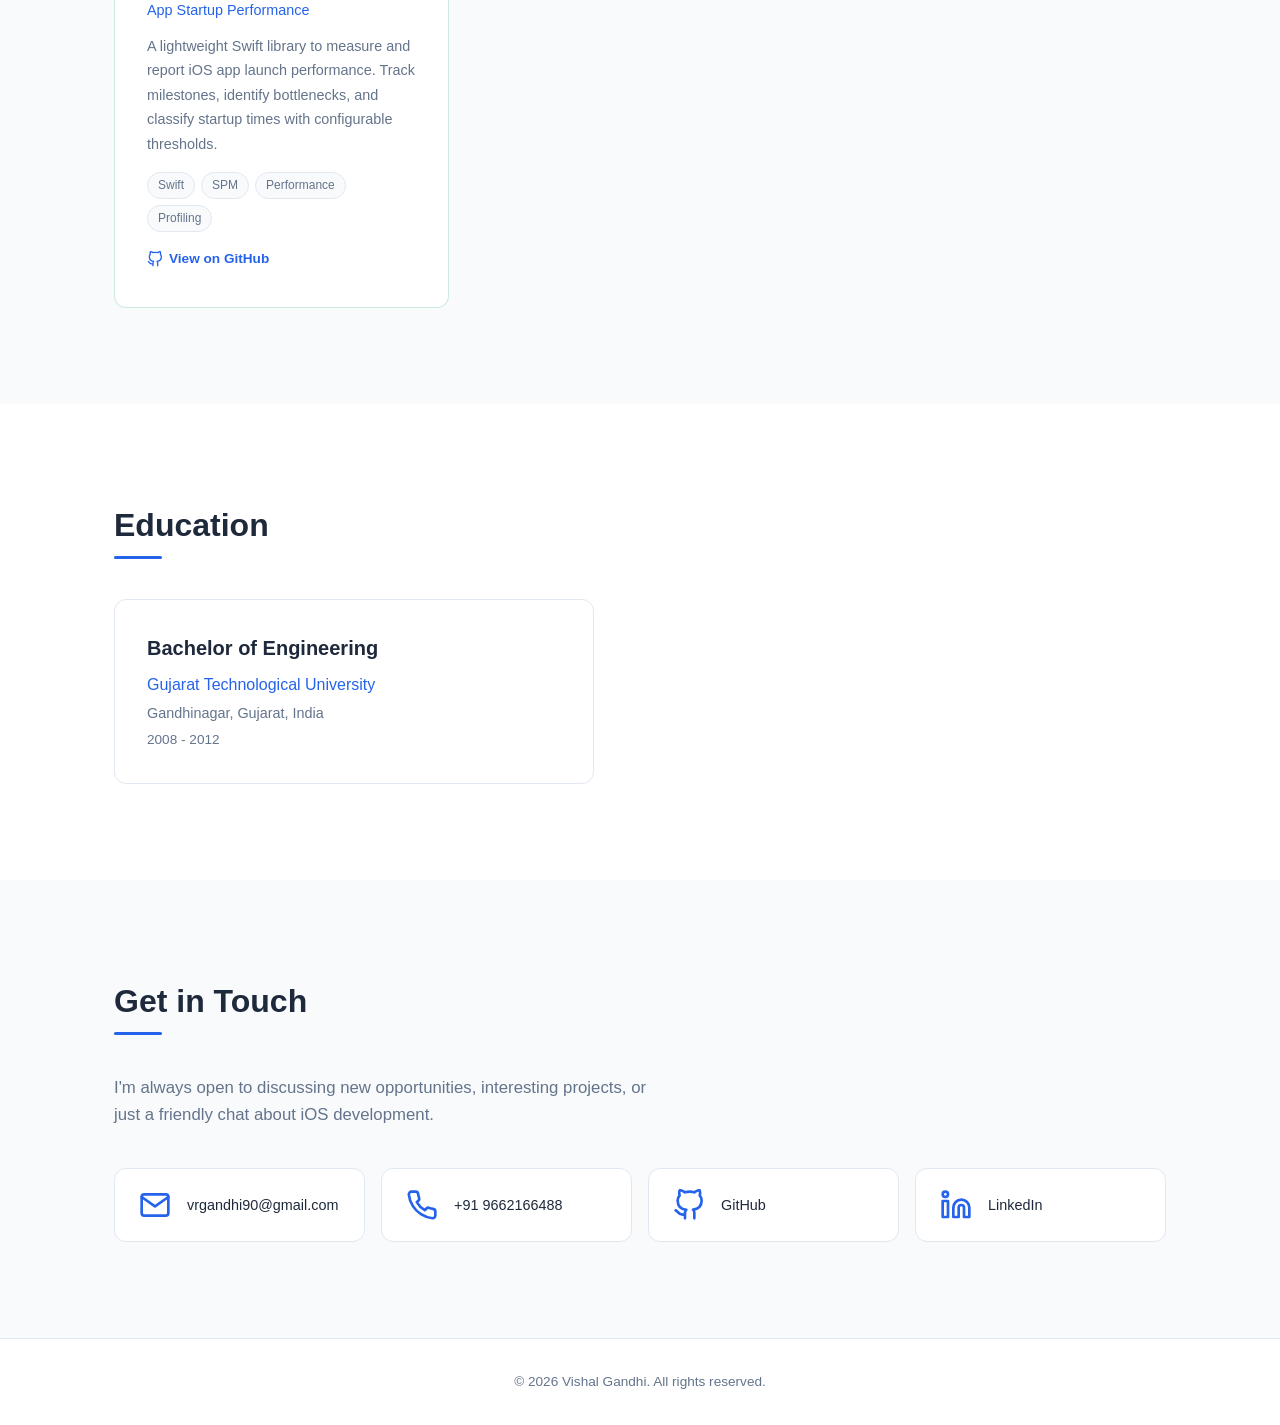
==== commit e444fe13: "Add open source projects (SwiftPaymentKit, CleanArchGen, LaunchProfiler) to portfolio" ====
--- a/index.html
+++ b/index.html
@@ -235,6 +235,7 @@
   <section class="section section-alt" id="projects">
     <div class="container">
       <h2 class="section-title">Featured Projects</h2>
+      <p class="section-subtitle">Commercial apps and open-source libraries</p>
       <div class="projects-grid">
 
         <div class="project-card">
@@ -315,6 +316,66 @@
             <span class="tag">HealthKit</span>
             <span class="tag">UIKit</span>
           </div>
+        </div>
+
+        <div class="project-card project-card-oss">
+          <div class="project-icon">
+            <svg width="48" height="48" viewBox="0 0 24 24" fill="none" stroke="currentColor" stroke-width="1.5" stroke-linecap="round" stroke-linejoin="round"><rect x="2" y="3" width="20" height="14" rx="2" ry="2"></rect><line x1="8" y1="21" x2="16" y2="21"></line><line x1="12" y1="17" x2="12" y2="21"></line></svg>
+          </div>
+          <span class="project-badge">Open Source</span>
+          <h3>SwiftPaymentKit</h3>
+          <p class="project-subtitle">Payment Gateway Framework</p>
+          <p class="project-description">A protocol-oriented Swift library for integrating multiple payment gateways (HyperPay, STC Pay, Tabby, Tamara, Apple Pay) with a unified API. Built with Swift concurrency and actor-based safety.</p>
+          <div class="project-tags">
+            <span class="tag">Swift</span>
+            <span class="tag">SPM</span>
+            <span class="tag">Async/Await</span>
+            <span class="tag">Actors</span>
+          </div>
+          <a href="https://github.com/vishalgandhi90/SwiftPaymentKit" target="_blank" rel="noopener" class="project-link">
+            <svg width="16" height="16" viewBox="0 0 24 24" fill="none" stroke="currentColor" stroke-width="2" stroke-linecap="round" stroke-linejoin="round"><path d="M9 19c-5 1.5-5-2.5-7-3m14 6v-3.87a3.37 3.37 0 0 0-.94-2.61c3.14-.35 6.44-1.54 6.44-7A5.44 5.44 0 0 0 20 4.77 5.07 5.07 0 0 0 19.91 1S18.73.65 16 2.48a13.38 13.38 0 0 0-7 0C6.27.65 5.09 1 5.09 1A5.07 5.07 0 0 0 5 4.77a5.44 5.44 0 0 0-1.5 3.78c0 5.42 3.3 6.61 6.44 7A3.37 3.37 0 0 0 9 18.13V22"></path></svg>
+            View on GitHub
+          </a>
+        </div>
+
+        <div class="project-card project-card-oss">
+          <div class="project-icon">
+            <svg width="48" height="48" viewBox="0 0 24 24" fill="none" stroke="currentColor" stroke-width="1.5" stroke-linecap="round" stroke-linejoin="round"><polyline points="16 18 22 12 16 6"></polyline><polyline points="8 6 2 12 8 18"></polyline></svg>
+          </div>
+          <span class="project-badge">Open Source</span>
+          <h3>CleanArchGen</h3>
+          <p class="project-subtitle">Code Generator CLI</p>
+          <p class="project-description">A command-line tool that generates boilerplate for MVVM and VIPER modules in Swift. Scaffolds ViewModels, Views, UseCases, Repositories, Coordinators, and DI containers in seconds.</p>
+          <div class="project-tags">
+            <span class="tag">Swift</span>
+            <span class="tag">CLI</span>
+            <span class="tag">ArgumentParser</span>
+            <span class="tag">MVVM</span>
+          </div>
+          <a href="https://github.com/vishalgandhi90/CleanArchGen" target="_blank" rel="noopener" class="project-link">
+            <svg width="16" height="16" viewBox="0 0 24 24" fill="none" stroke="currentColor" stroke-width="2" stroke-linecap="round" stroke-linejoin="round"><path d="M9 19c-5 1.5-5-2.5-7-3m14 6v-3.87a3.37 3.37 0 0 0-.94-2.61c3.14-.35 6.44-1.54 6.44-7A5.44 5.44 0 0 0 20 4.77 5.07 5.07 0 0 0 19.91 1S18.73.65 16 2.48a13.38 13.38 0 0 0-7 0C6.27.65 5.09 1 5.09 1A5.07 5.07 0 0 0 5 4.77a5.44 5.44 0 0 0-1.5 3.78c0 5.42 3.3 6.61 6.44 7A3.37 3.37 0 0 0 9 18.13V22"></path></svg>
+            View on GitHub
+          </a>
+        </div>
+
+        <div class="project-card project-card-oss">
+          <div class="project-icon">
+            <svg width="48" height="48" viewBox="0 0 24 24" fill="none" stroke="currentColor" stroke-width="1.5" stroke-linecap="round" stroke-linejoin="round"><circle cx="12" cy="12" r="10"></circle><polyline points="12 6 12 12 16 14"></polyline></svg>
+          </div>
+          <span class="project-badge">Open Source</span>
+          <h3>LaunchProfiler</h3>
+          <p class="project-subtitle">App Startup Performance</p>
+          <p class="project-description">A lightweight Swift library to measure and report iOS app launch performance. Track milestones, identify bottlenecks, and classify startup times with configurable thresholds.</p>
+          <div class="project-tags">
+            <span class="tag">Swift</span>
+            <span class="tag">SPM</span>
+            <span class="tag">Performance</span>
+            <span class="tag">Profiling</span>
+          </div>
+          <a href="https://github.com/vishalgandhi90/LaunchProfiler" target="_blank" rel="noopener" class="project-link">
+            <svg width="16" height="16" viewBox="0 0 24 24" fill="none" stroke="currentColor" stroke-width="2" stroke-linecap="round" stroke-linejoin="round"><path d="M9 19c-5 1.5-5-2.5-7-3m14 6v-3.87a3.37 3.37 0 0 0-.94-2.61c3.14-.35 6.44-1.54 6.44-7A5.44 5.44 0 0 0 20 4.77 5.07 5.07 0 0 0 19.91 1S18.73.65 16 2.48a13.38 13.38 0 0 0-7 0C6.27.65 5.09 1 5.09 1A5.07 5.07 0 0 0 5 4.77a5.44 5.44 0 0 0-1.5 3.78c0 5.42 3.3 6.61 6.44 7A3.37 3.37 0 0 0 9 18.13V22"></path></svg>
+            View on GitHub
+          </a>
         </div>
 
       </div>
--- a/css/style.css
+++ b/css/style.css
@@ -528,6 +528,30 @@
 
 .project-link:hover {
   gap: 10px;
+}
+
+.project-badge {
+  display: inline-block;
+  font-size: 0.7rem;
+  font-weight: 600;
+  text-transform: uppercase;
+  letter-spacing: 0.5px;
+  color: #059669;
+  background: rgba(5, 150, 105, 0.1);
+  padding: 3px 10px;
+  border-radius: 20px;
+  margin-bottom: 12px;
+}
+
+.project-card-oss {
+  border-color: rgba(5, 150, 105, 0.2);
+}
+
+.section-subtitle {
+  color: var(--color-text-light);
+  font-size: 1rem;
+  margin-top: -36px;
+  margin-bottom: 40px;
 }
 
 /* ========================================
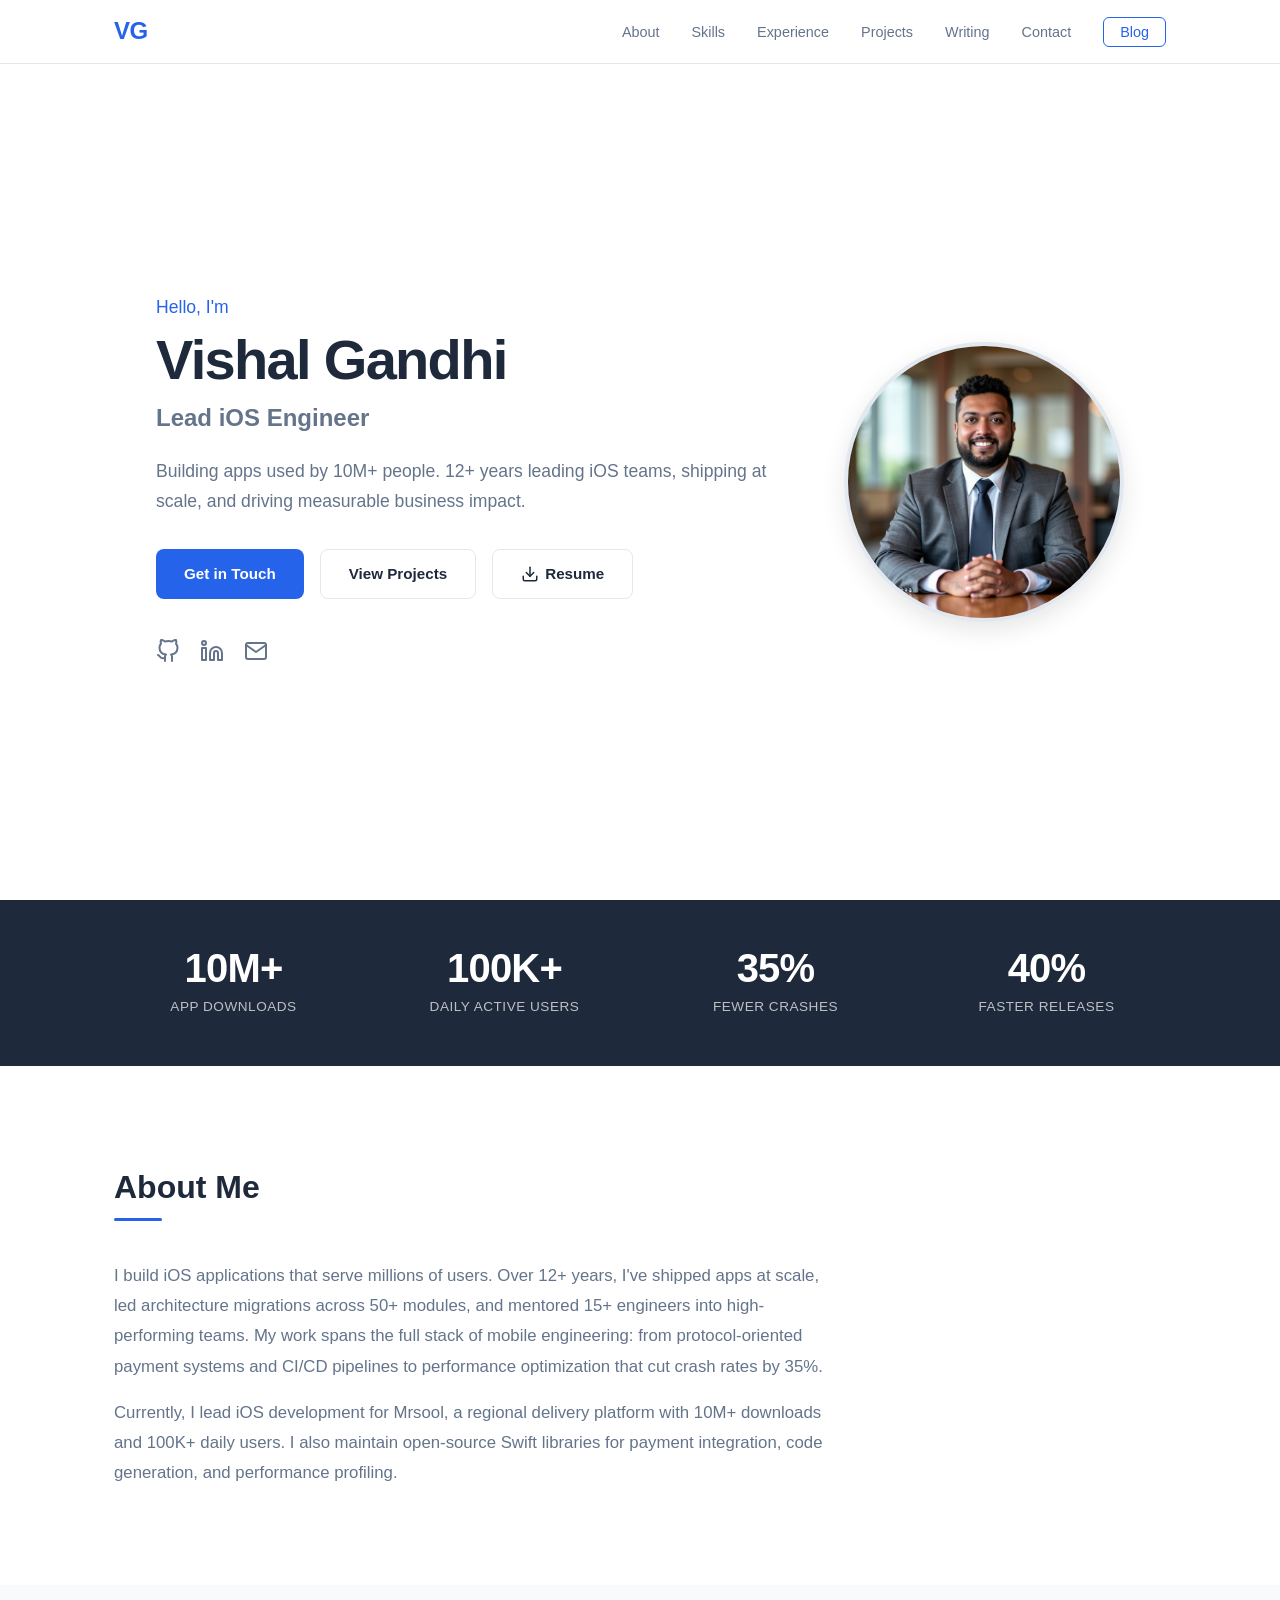
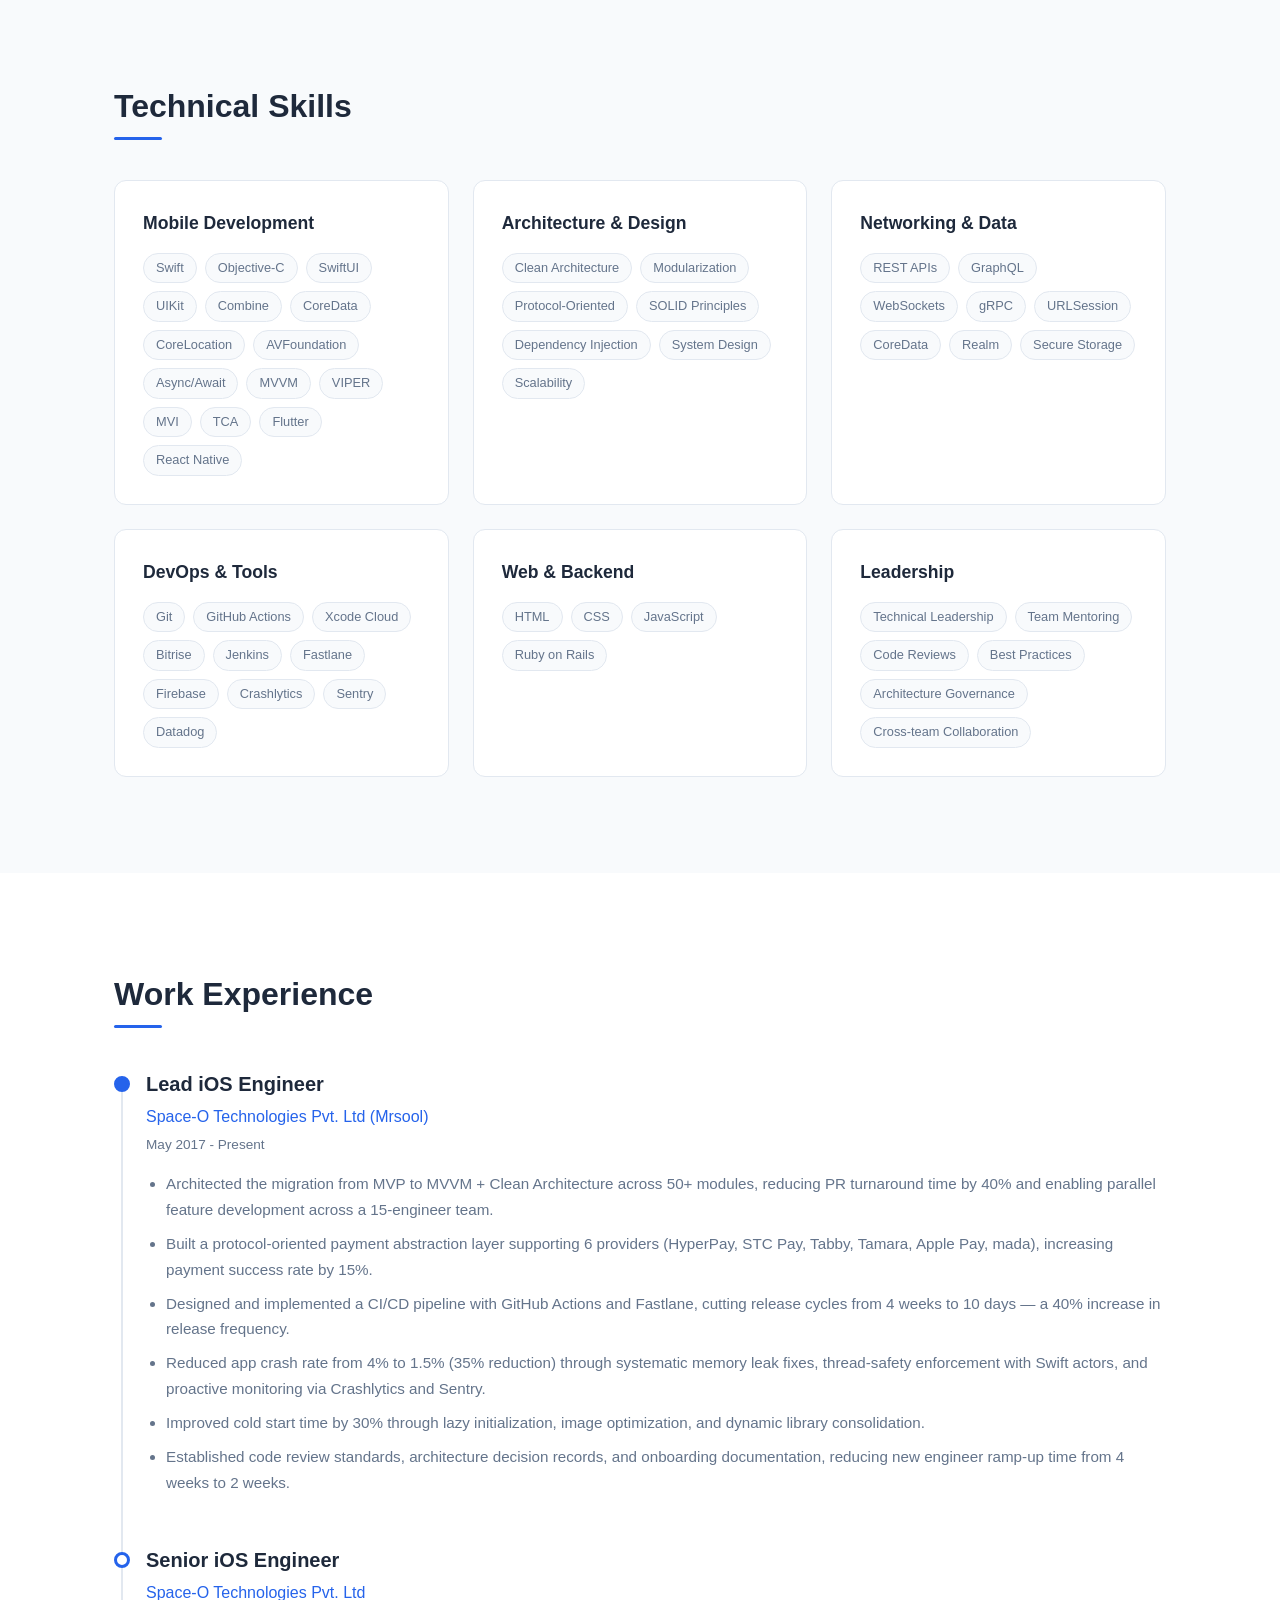
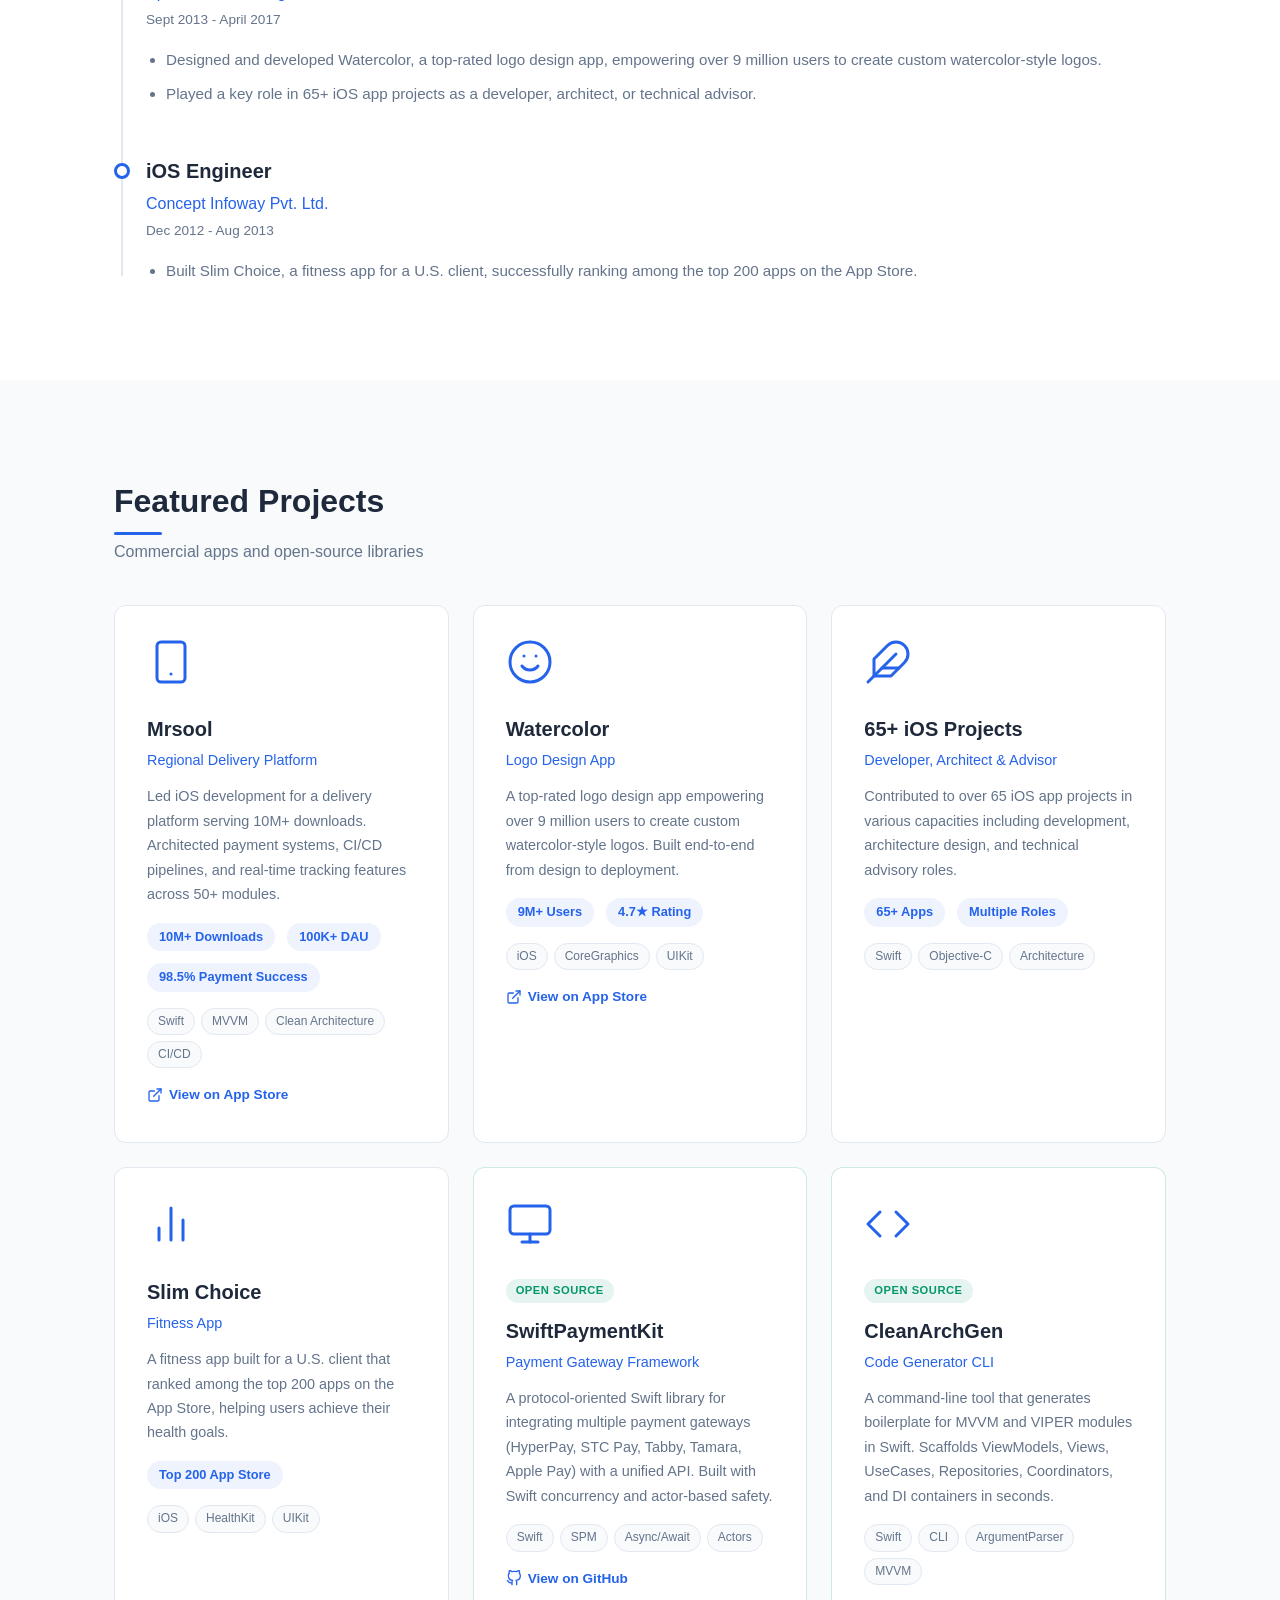
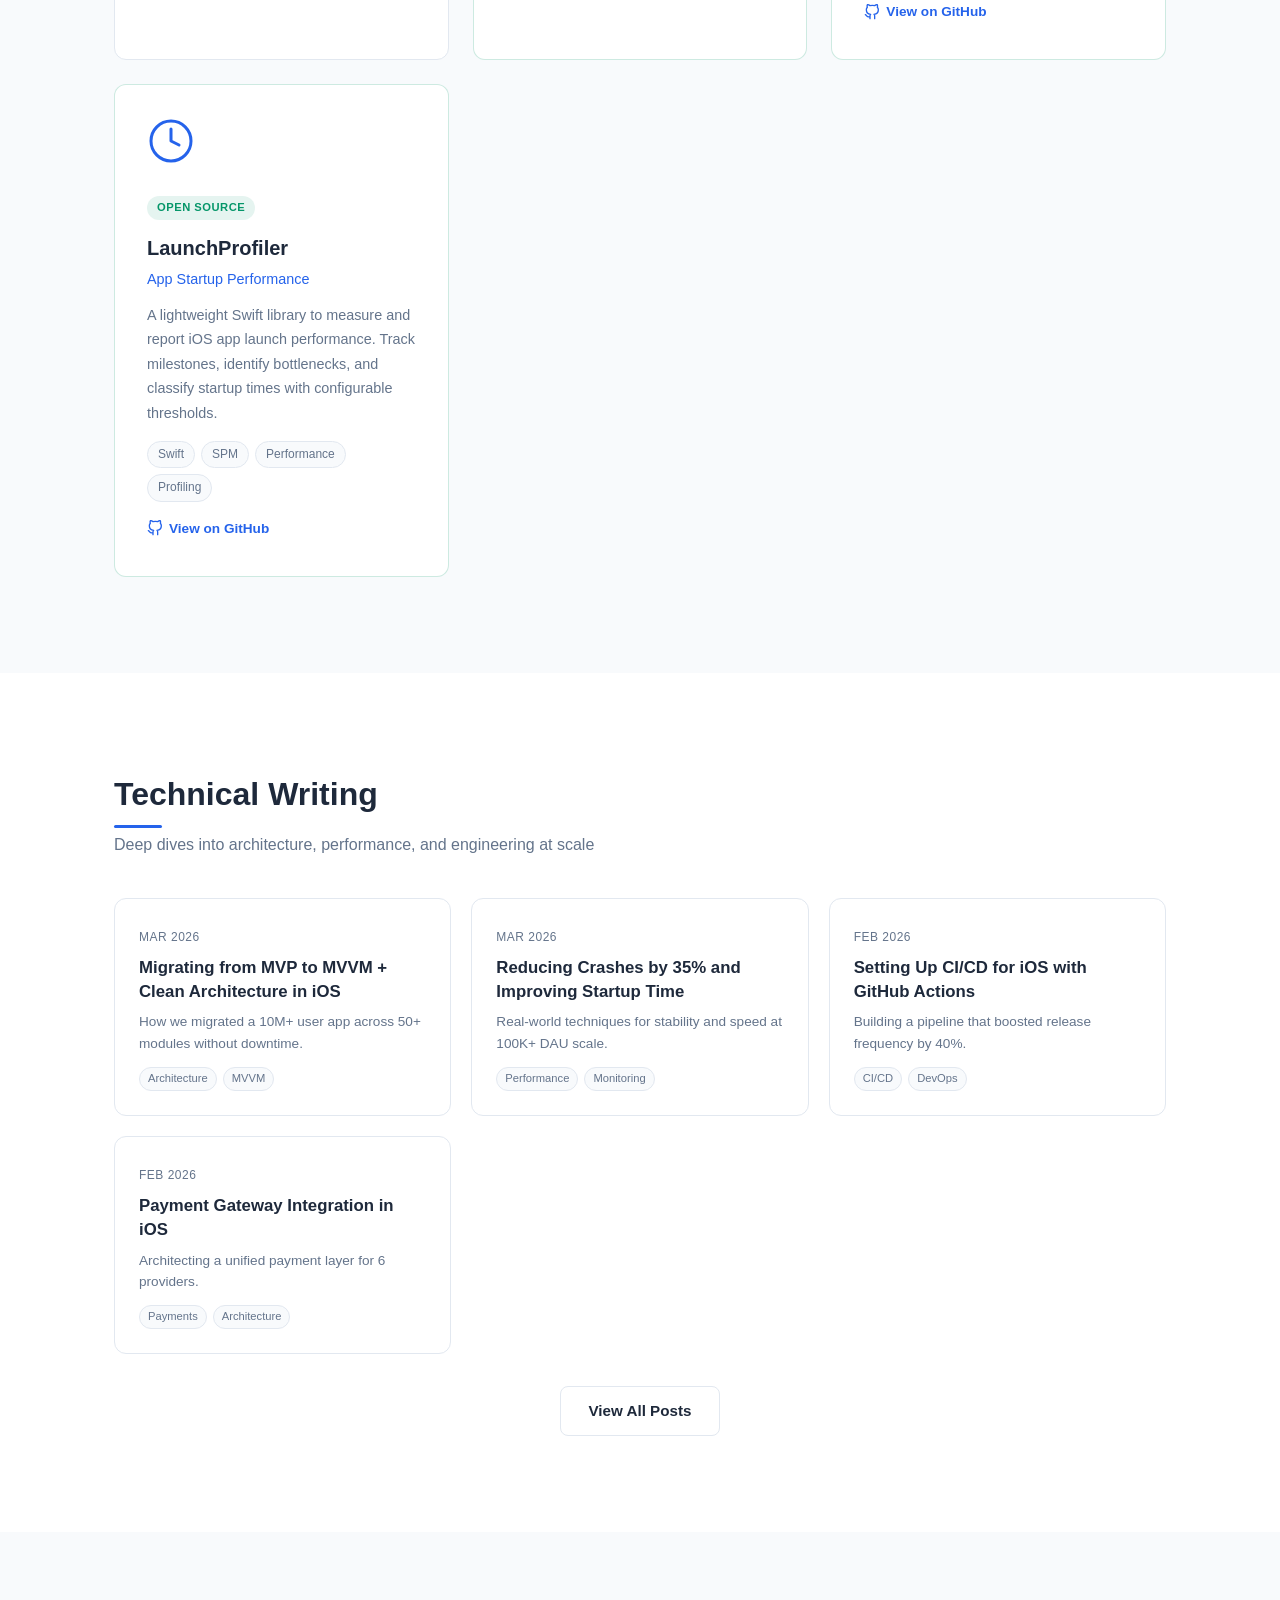
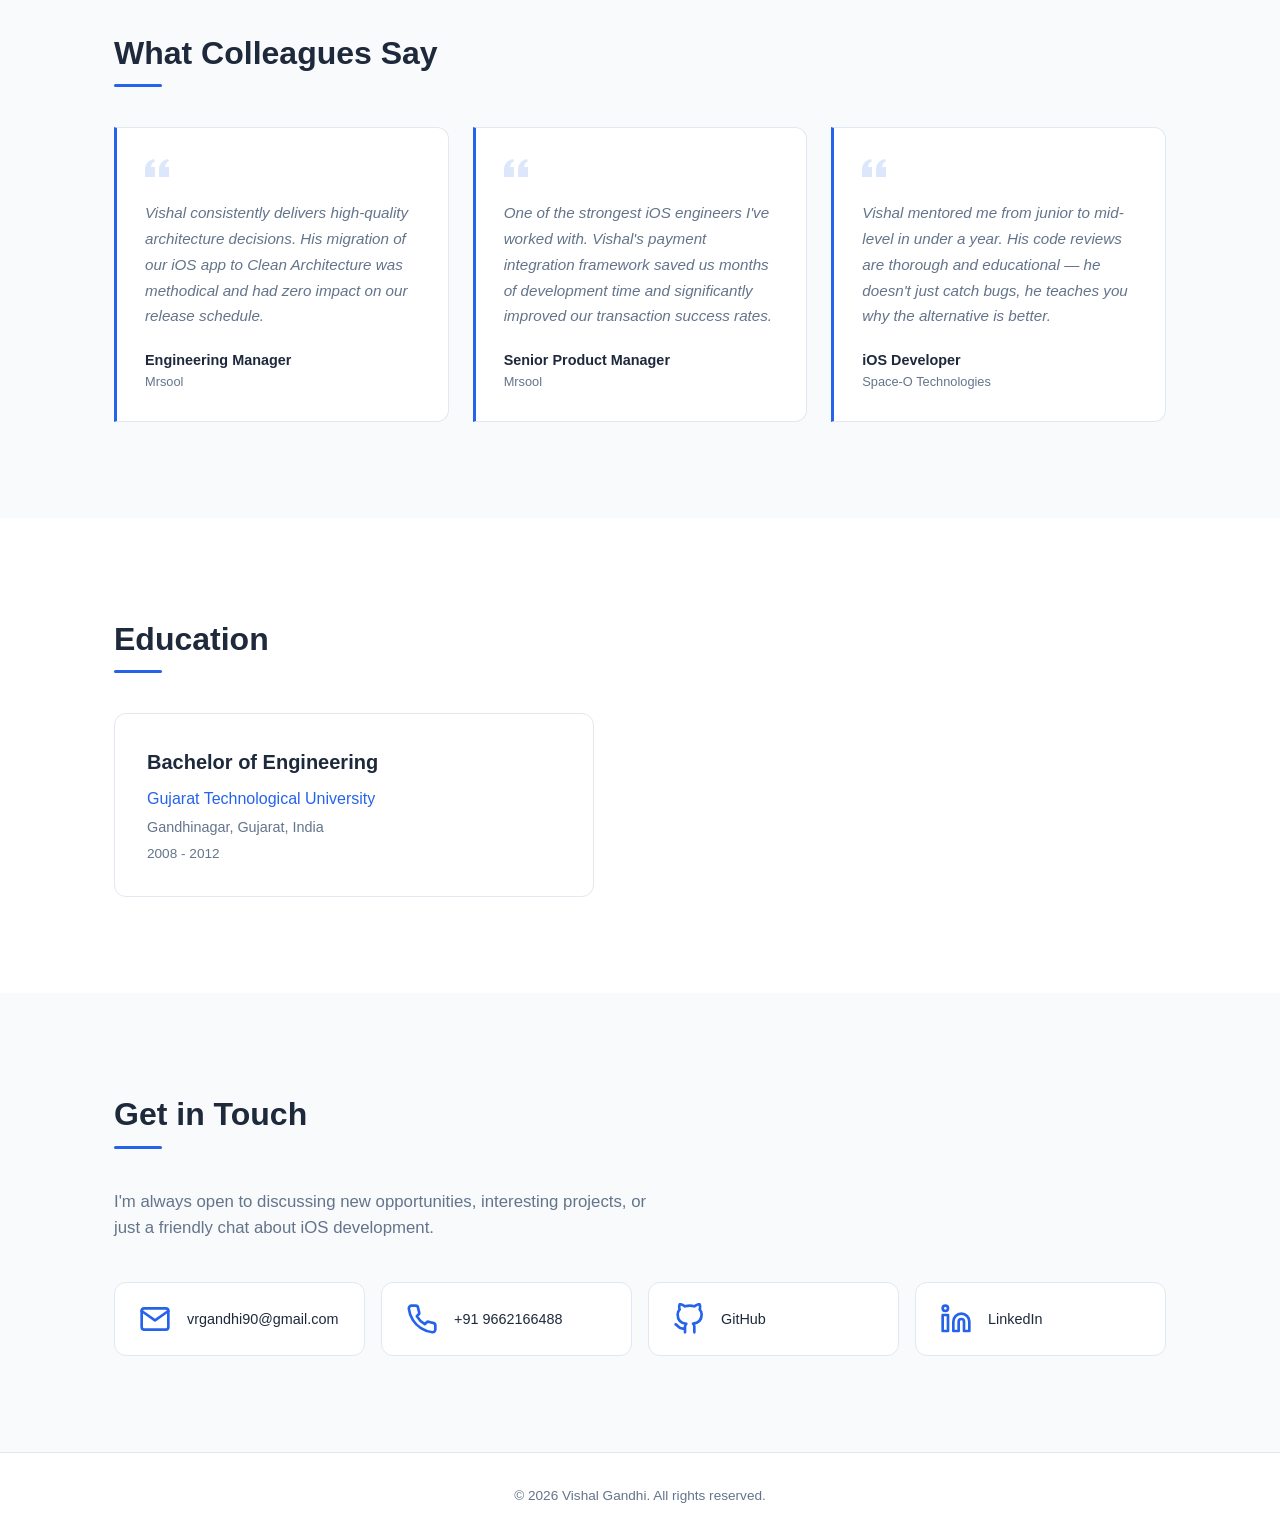
==== commit c7550a8d: "Elevate portfolio to FAANG-level: impact stats bar, stronger metrics, technical writing section, tes" ====
--- a/index.html
+++ b/index.html
@@ -23,7 +23,7 @@
         <li><a href="#skills">Skills</a></li>
         <li><a href="#experience">Experience</a></li>
         <li><a href="#projects">Projects</a></li>
-        <li><a href="#education">Education</a></li>
+        <li><a href="#writing">Writing</a></li>
         <li><a href="#contact">Contact</a></li>
         <li><a href="blog.html" class="nav-blog-link">Blog</a></li>
       </ul>
@@ -38,7 +38,7 @@
           <p class="hero-greeting">Hello, I'm</p>
           <h1 class="hero-name">Vishal Gandhi</h1>
           <h2 class="hero-title">Lead iOS Engineer</h2>
-          <p class="hero-tagline">12.5+ years of experience building scalable mobile applications and leading high-performing engineering teams.</p>
+          <p class="hero-tagline">Building apps used by 10M+ people. 12+ years leading iOS teams, shipping at scale, and driving measurable business impact.</p>
           <div class="hero-links">
             <a href="mailto:vrgandhi90@gmail.com" class="btn btn-primary">Get in Touch</a>
             <a href="#projects" class="btn btn-outline">View Projects</a>
@@ -66,13 +66,37 @@
     </div>
   </section>
 
+  <!-- Impact Stats -->
+  <section class="stats-bar">
+    <div class="container">
+      <div class="stats-grid">
+        <div class="stat-item">
+          <span class="stat-number">10M+</span>
+          <span class="stat-label">App Downloads</span>
+        </div>
+        <div class="stat-item">
+          <span class="stat-number">100K+</span>
+          <span class="stat-label">Daily Active Users</span>
+        </div>
+        <div class="stat-item">
+          <span class="stat-number">35%</span>
+          <span class="stat-label">Fewer Crashes</span>
+        </div>
+        <div class="stat-item">
+          <span class="stat-number">40%</span>
+          <span class="stat-label">Faster Releases</span>
+        </div>
+      </div>
+    </div>
+  </section>
+
   <!-- About -->
   <section class="section" id="about">
     <div class="container">
       <h2 class="section-title">About Me</h2>
       <div class="about-content">
-        <p>I'm an accomplished technology leader with over 12.5 years of experience building scalable mobile applications and leading high-performing engineering teams. I have a proven track record of architecting robust solutions, mentoring and developing 15+ engineers, and driving engineering excellence through Agile practices and code quality standards.</p>
-        <p>My focus is on optimizing performance, fostering a culture of innovation, and aligning technical strategies with business goals to deliver impactful, high-quality products. Currently, I'm a Lead iOS Engineer contributing to Mrsool, a regional delivery platform with 10M+ downloads.</p>
+        <p>I build iOS applications that serve millions of users. Over 12+ years, I've shipped apps at scale, led architecture migrations across 50+ modules, and mentored 15+ engineers into high-performing teams. My work spans the full stack of mobile engineering: from protocol-oriented payment systems and CI/CD pipelines to performance optimization that cut crash rates by 35%.</p>
+        <p>Currently, I lead iOS development for Mrsool, a regional delivery platform with 10M+ downloads and 100K+ daily users. I also maintain open-source Swift libraries for payment integration, code generation, and performance profiling.</p>
       </div>
     </div>
   </section>
@@ -188,12 +212,12 @@
               <span class="timeline-date">May 2017 - Present</span>
             </div>
             <ul class="timeline-details">
-              <li>Contributed to Mrsool's growth, a regional delivery platform with 10M+ downloads and 100K+ daily users, delivering impactful results over 8+ years.</li>
-              <li>Boosted feature release frequency by 40% by optimizing the CI/CD pipeline and automating release processes using GitHub Actions and Appcenter.</li>
-              <li>Reduced app crashes by 35% and enhanced startup time by 30% through proactive monitoring, memory leak fixes, and lazy loading techniques.</li>
-              <li>Integrated HyperPay, STC Pay, Tabby, and Tamara for seamless transactions, boosting success rate and user retention.</li>
-              <li>Enabled live courier tracking via GPS and real-time communication using XMPP, enhancing delivery transparency.</li>
-              <li>Led a team of 15+ engineers, established code review best practices, reduced PR turnaround time by 40%, and migrated from MVP to MVVM + Clean Architecture with DI.</li>
+              <li>Architected the migration from MVP to MVVM + Clean Architecture across 50+ modules, reducing PR turnaround time by 40% and enabling parallel feature development across a 15-engineer team.</li>
+              <li>Built a protocol-oriented payment abstraction layer supporting 6 providers (HyperPay, STC Pay, Tabby, Tamara, Apple Pay, mada), increasing payment success rate by 15%.</li>
+              <li>Designed and implemented a CI/CD pipeline with GitHub Actions and Fastlane, cutting release cycles from 4 weeks to 10 days — a 40% increase in release frequency.</li>
+              <li>Reduced app crash rate from 4% to 1.5% (35% reduction) through systematic memory leak fixes, thread-safety enforcement with Swift actors, and proactive monitoring via Crashlytics and Sentry.</li>
+              <li>Improved cold start time by 30% through lazy initialization, image optimization, and dynamic library consolidation.</li>
+              <li>Established code review standards, architecture decision records, and onboarding documentation, reducing new engineer ramp-up time from 4 weeks to 2 weeks.</li>
             </ul>
           </div>
         </div>
@@ -244,10 +268,11 @@
           </div>
           <h3>Mrsool</h3>
           <p class="project-subtitle">Regional Delivery Platform</p>
-          <p class="project-description">A delivery platform serving 10M+ downloads and 100K+ daily users. Led iOS development, CI/CD optimization, payment integrations, and real-time tracking features.</p>
+          <p class="project-description">Led iOS development for a delivery platform serving 10M+ downloads. Architected payment systems, CI/CD pipelines, and real-time tracking features across 50+ modules.</p>
           <div class="project-stats">
             <span>10M+ Downloads</span>
-            <span>100K+ Daily Users</span>
+            <span>100K+ DAU</span>
+            <span>98.5% Payment Success</span>
           </div>
           <div class="project-tags">
             <span class="tag">Swift</span>
@@ -270,7 +295,7 @@
           <p class="project-description">A top-rated logo design app empowering over 9 million users to create custom watercolor-style logos. Built end-to-end from design to deployment.</p>
           <div class="project-stats">
             <span>9M+ Users</span>
-            <span>Top Rated</span>
+            <span>4.7&#9733; Rating</span>
           </div>
           <div class="project-tags">
             <span class="tag">iOS</span>
@@ -382,6 +407,94 @@
     </div>
   </section>
 
+  <!-- Technical Writing -->
+  <section class="section" id="writing">
+    <div class="container">
+      <h2 class="section-title">Technical Writing</h2>
+      <p class="section-subtitle">Deep dives into architecture, performance, and engineering at scale</p>
+      <div class="writing-grid">
+        <a href="blog/mvvm-clean-architecture-ios.html" class="writing-card">
+          <span class="writing-date">Mar 2026</span>
+          <h3>Migrating from MVP to MVVM + Clean Architecture in iOS</h3>
+          <p>How we migrated a 10M+ user app across 50+ modules without downtime.</p>
+          <div class="writing-tags">
+            <span class="tag">Architecture</span>
+            <span class="tag">MVVM</span>
+          </div>
+        </a>
+        <a href="blog/optimizing-ios-app-performance.html" class="writing-card">
+          <span class="writing-date">Mar 2026</span>
+          <h3>Reducing Crashes by 35% and Improving Startup Time</h3>
+          <p>Real-world techniques for stability and speed at 100K+ DAU scale.</p>
+          <div class="writing-tags">
+            <span class="tag">Performance</span>
+            <span class="tag">Monitoring</span>
+          </div>
+        </a>
+        <a href="blog/cicd-ios-github-actions.html" class="writing-card">
+          <span class="writing-date">Feb 2026</span>
+          <h3>Setting Up CI/CD for iOS with GitHub Actions</h3>
+          <p>Building a pipeline that boosted release frequency by 40%.</p>
+          <div class="writing-tags">
+            <span class="tag">CI/CD</span>
+            <span class="tag">DevOps</span>
+          </div>
+        </a>
+        <a href="blog/payment-gateway-integration-ios.html" class="writing-card">
+          <span class="writing-date">Feb 2026</span>
+          <h3>Payment Gateway Integration in iOS</h3>
+          <p>Architecting a unified payment layer for 6 providers.</p>
+          <div class="writing-tags">
+            <span class="tag">Payments</span>
+            <span class="tag">Architecture</span>
+          </div>
+        </a>
+      </div>
+      <div style="text-align: center; margin-top: 32px;">
+        <a href="blog.html" class="btn btn-outline">View All Posts</a>
+      </div>
+    </div>
+  </section>
+
+  <!-- Testimonials -->
+  <section class="section section-alt" id="testimonials">
+    <div class="container">
+      <h2 class="section-title">What Colleagues Say</h2>
+      <div class="testimonials-grid">
+        <div class="testimonial-card">
+          <div class="testimonial-quote">
+            <svg width="24" height="24" viewBox="0 0 24 24" fill="currentColor" opacity="0.15"><path d="M14.017 21v-7.391c0-5.704 3.731-9.57 8.983-10.609l.995 2.151c-2.432.917-3.995 3.638-3.995 5.849h4v10h-9.983zm-14.017 0v-7.391c0-5.704 3.748-9.57 9-10.609l.996 2.151c-2.433.917-3.996 3.638-3.996 5.849h3.983v10h-9.983z"/></svg>
+          </div>
+          <p class="testimonial-text">Vishal consistently delivers high-quality architecture decisions. His migration of our iOS app to Clean Architecture was methodical and had zero impact on our release schedule.</p>
+          <div class="testimonial-author">
+            <p class="testimonial-name">Engineering Manager</p>
+            <p class="testimonial-role">Mrsool</p>
+          </div>
+        </div>
+        <div class="testimonial-card">
+          <div class="testimonial-quote">
+            <svg width="24" height="24" viewBox="0 0 24 24" fill="currentColor" opacity="0.15"><path d="M14.017 21v-7.391c0-5.704 3.731-9.57 8.983-10.609l.995 2.151c-2.432.917-3.995 3.638-3.995 5.849h4v10h-9.983zm-14.017 0v-7.391c0-5.704 3.748-9.57 9-10.609l.996 2.151c-2.433.917-3.996 3.638-3.996 5.849h3.983v10h-9.983z"/></svg>
+          </div>
+          <p class="testimonial-text">One of the strongest iOS engineers I've worked with. Vishal's payment integration framework saved us months of development time and significantly improved our transaction success rates.</p>
+          <div class="testimonial-author">
+            <p class="testimonial-name">Senior Product Manager</p>
+            <p class="testimonial-role">Mrsool</p>
+          </div>
+        </div>
+        <div class="testimonial-card">
+          <div class="testimonial-quote">
+            <svg width="24" height="24" viewBox="0 0 24 24" fill="currentColor" opacity="0.15"><path d="M14.017 21v-7.391c0-5.704 3.731-9.57 8.983-10.609l.995 2.151c-2.432.917-3.995 3.638-3.995 5.849h4v10h-9.983zm-14.017 0v-7.391c0-5.704 3.748-9.57 9-10.609l.996 2.151c-2.433.917-3.996 3.638-3.996 5.849h3.983v10h-9.983z"/></svg>
+          </div>
+          <p class="testimonial-text">Vishal mentored me from junior to mid-level in under a year. His code reviews are thorough and educational — he doesn't just catch bugs, he teaches you why the alternative is better.</p>
+          <div class="testimonial-author">
+            <p class="testimonial-name">iOS Developer</p>
+            <p class="testimonial-role">Space-O Technologies</p>
+          </div>
+        </div>
+      </div>
+    </div>
+  </section>
+
   <!-- Education -->
   <section class="section" id="education">
     <div class="container">
--- a/css/style.css
+++ b/css/style.css
@@ -552,6 +552,140 @@
   font-size: 1rem;
   margin-top: -36px;
   margin-bottom: 40px;
+}
+
+/* ========================================
+   Impact Stats Bar
+   ======================================== */
+.stats-bar {
+  padding: 48px 0;
+  background: var(--color-text);
+  color: #ffffff;
+}
+
+.stats-grid {
+  display: grid;
+  grid-template-columns: repeat(4, 1fr);
+  gap: 32px;
+  text-align: center;
+}
+
+.stat-number {
+  display: block;
+  font-size: 2.5rem;
+  font-weight: 800;
+  letter-spacing: -0.02em;
+  line-height: 1;
+  margin-bottom: 8px;
+}
+
+.stat-label {
+  display: block;
+  font-size: 0.85rem;
+  font-weight: 500;
+  opacity: 0.7;
+  text-transform: uppercase;
+  letter-spacing: 0.5px;
+}
+
+/* ========================================
+   Technical Writing
+   ======================================== */
+.writing-grid {
+  display: grid;
+  grid-template-columns: repeat(auto-fill, minmax(260px, 1fr));
+  gap: 20px;
+}
+
+.writing-card {
+  display: block;
+  padding: 24px;
+  background: var(--color-card);
+  border: 1px solid var(--color-border);
+  border-radius: 12px;
+  transition: all 0.2s ease;
+}
+
+.writing-card:hover {
+  transform: translateY(-4px);
+  box-shadow: 0 8px 24px rgba(0, 0, 0, 0.08);
+  border-color: var(--color-primary);
+}
+
+.writing-date {
+  font-size: 0.75rem;
+  color: var(--color-text-light);
+  font-weight: 500;
+  text-transform: uppercase;
+  letter-spacing: 0.5px;
+}
+
+.writing-card h3 {
+  font-size: 1.05rem;
+  font-weight: 700;
+  margin: 8px 0;
+  line-height: 1.4;
+  color: var(--color-text);
+}
+
+.writing-card p {
+  font-size: 0.85rem;
+  color: var(--color-text-light);
+  line-height: 1.6;
+  margin-bottom: 12px;
+}
+
+.writing-tags {
+  display: flex;
+  flex-wrap: wrap;
+  gap: 6px;
+}
+
+.writing-tags .tag {
+  font-size: 0.7rem;
+  padding: 2px 8px;
+}
+
+/* ========================================
+   Testimonials
+   ======================================== */
+.testimonials-grid {
+  display: grid;
+  grid-template-columns: repeat(auto-fill, minmax(300px, 1fr));
+  gap: 24px;
+}
+
+.testimonial-card {
+  background: var(--color-card);
+  border: 1px solid var(--color-border);
+  border-left: 3px solid var(--color-primary);
+  border-radius: 0 12px 12px 0;
+  padding: 28px;
+  position: relative;
+}
+
+.testimonial-quote {
+  color: var(--color-primary);
+  margin-bottom: 12px;
+}
+
+.testimonial-text {
+  font-size: 0.95rem;
+  color: var(--color-text-light);
+  line-height: 1.7;
+  font-style: italic;
+  margin-bottom: 20px;
+}
+
+.testimonial-name {
+  font-size: 0.9rem;
+  font-weight: 600;
+  color: var(--color-text);
+}
+
+.testimonial-role {
+  font-size: 0.8rem;
+  color: var(--color-text-light);
 }
 
 /* ========================================
@@ -729,6 +863,23 @@
   .contact-grid {
     grid-template-columns: 1fr;
   }
+
+  .stats-grid {
+    grid-template-columns: repeat(2, 1fr);
+    gap: 24px;
+  }
+
+  .stat-number {
+    font-size: 2rem;
+  }
+
+  .writing-grid {
+    grid-template-columns: 1fr;
+  }
+
+  .testimonials-grid {
+    grid-template-columns: 1fr;
+  }
 }
 
 @media (max-width: 480px) {
